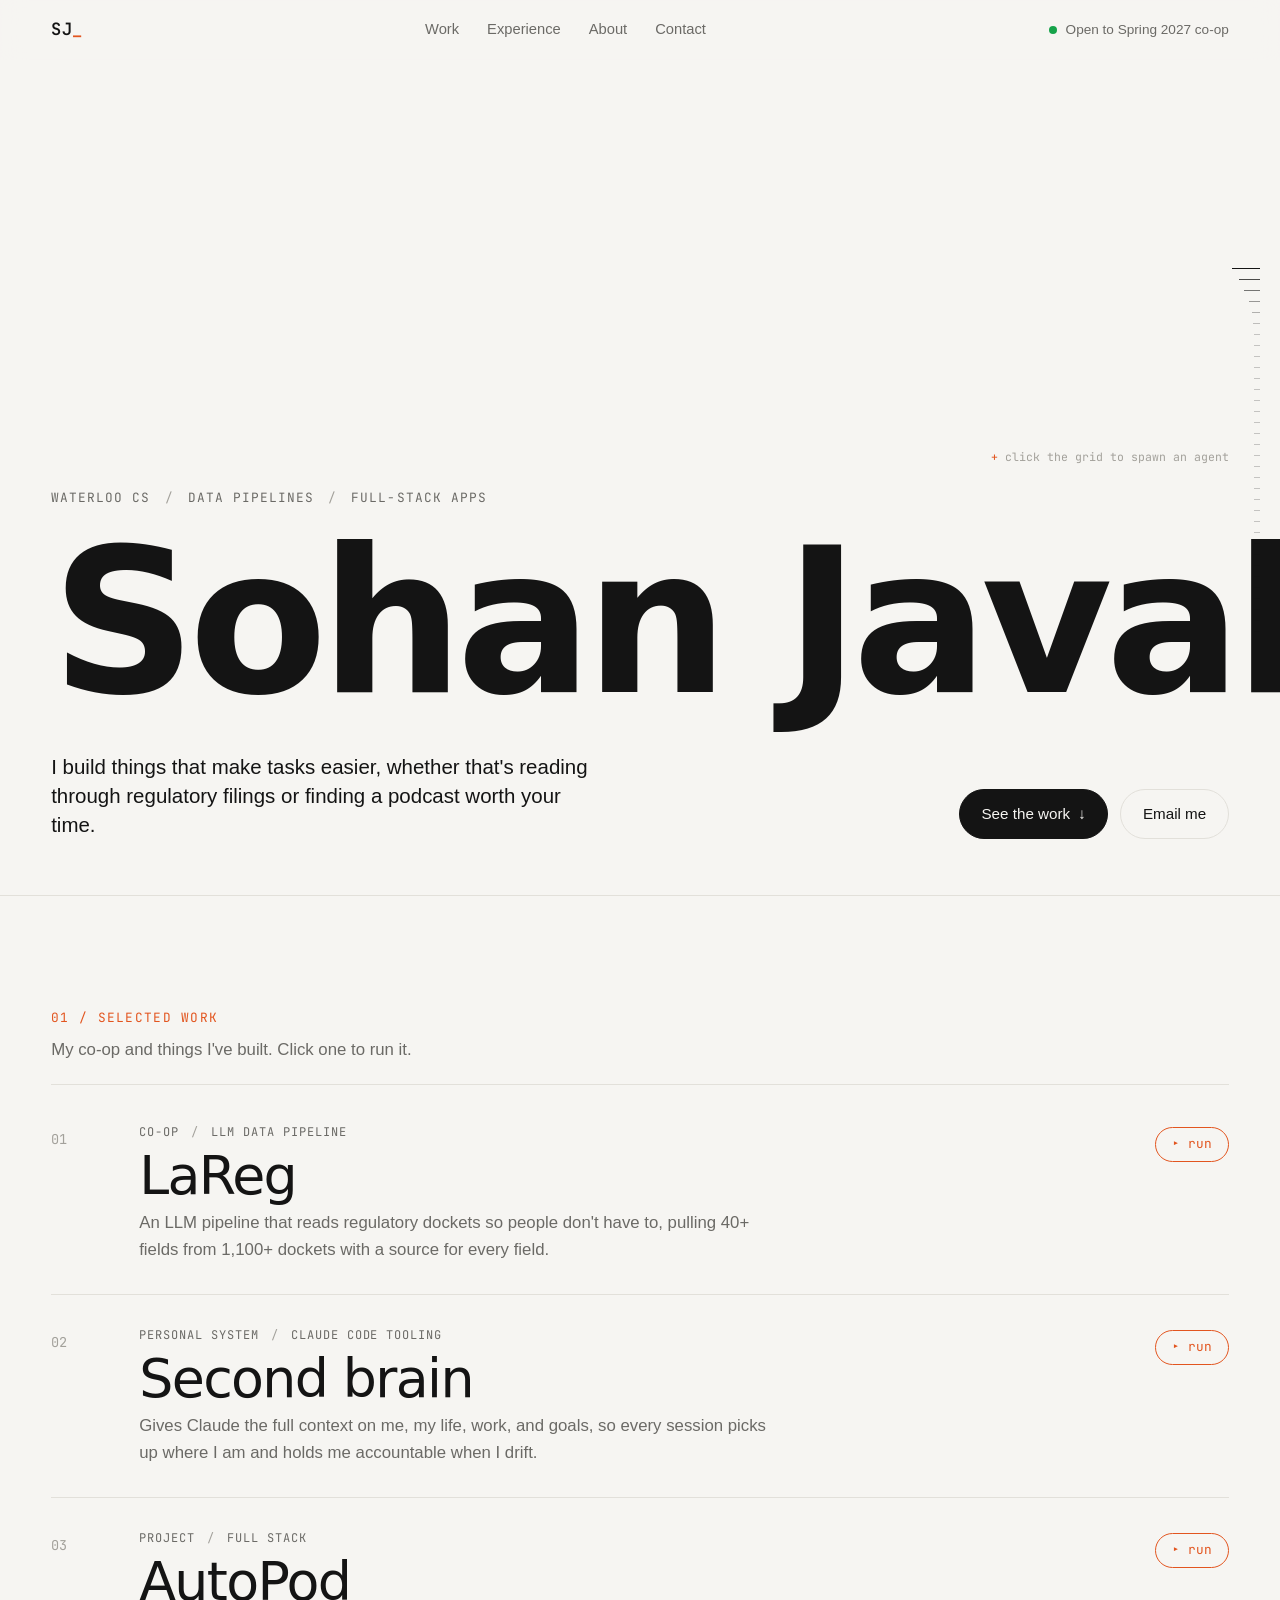
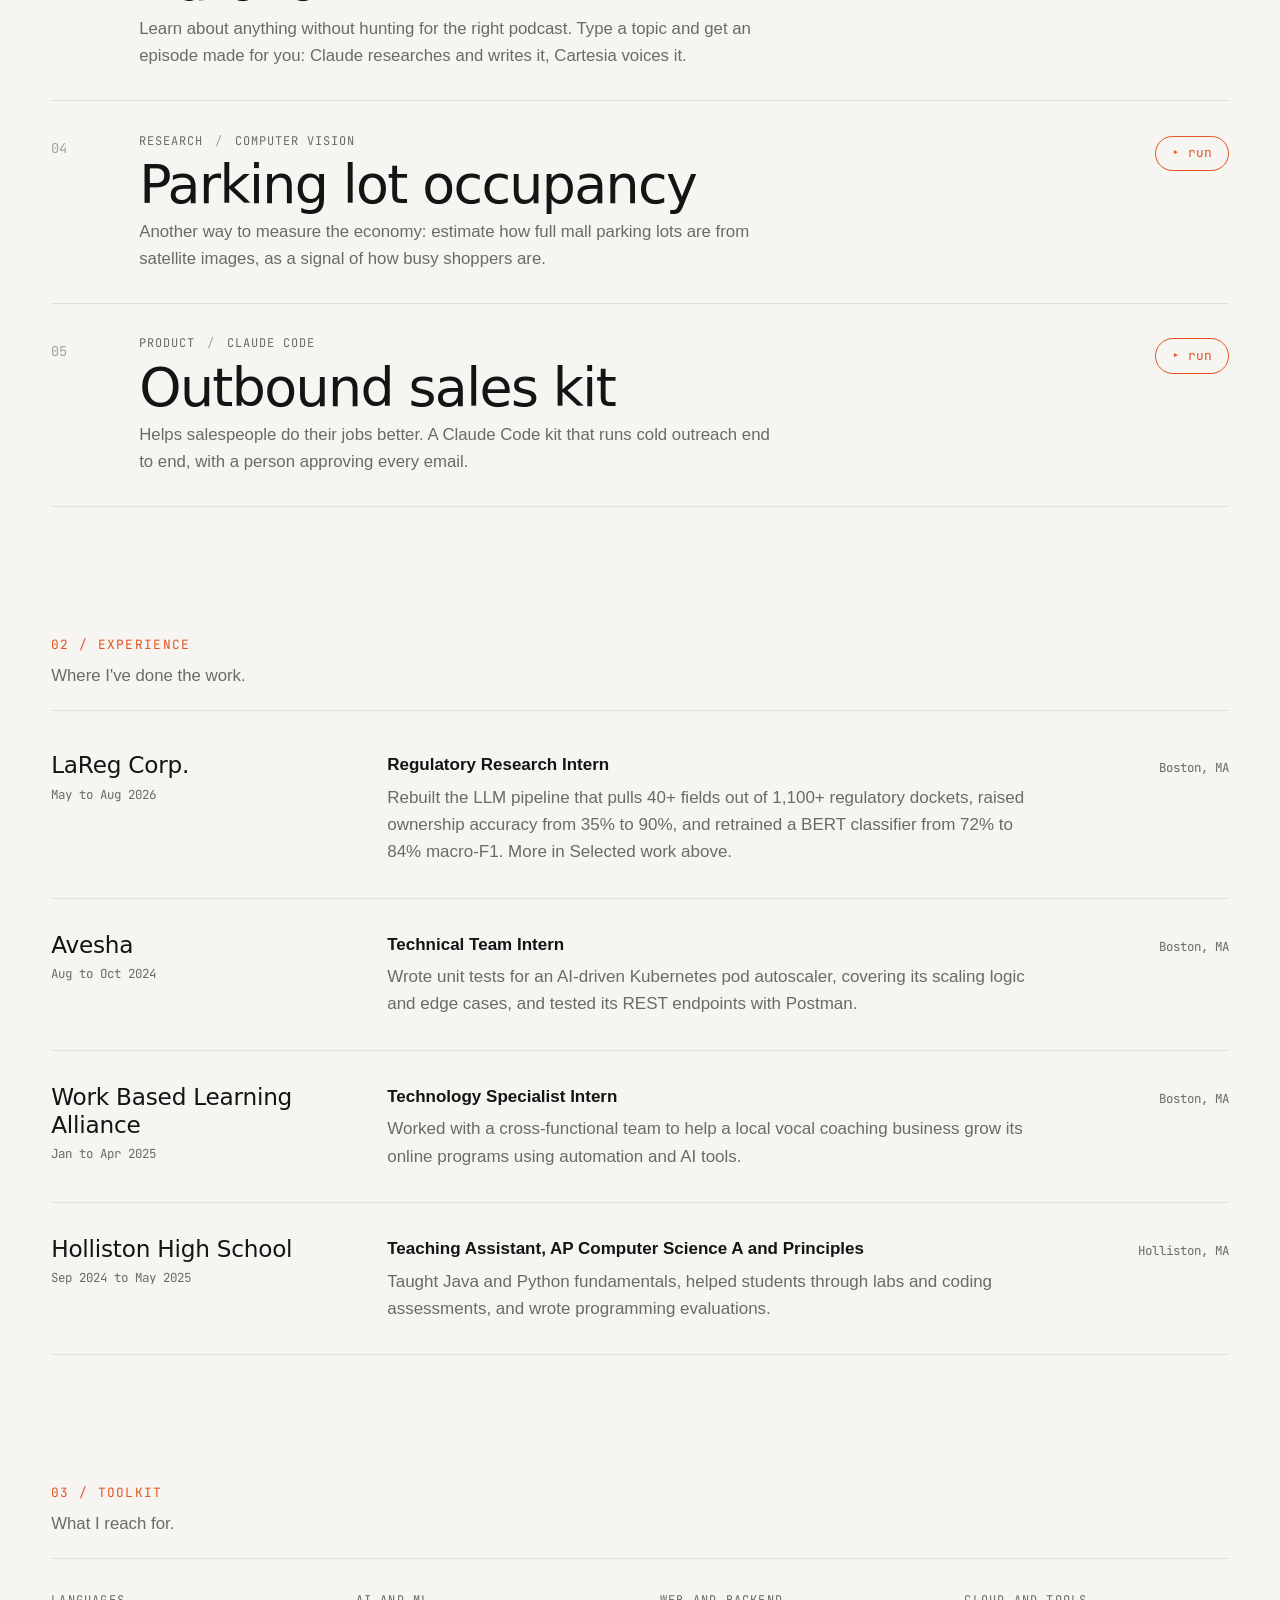
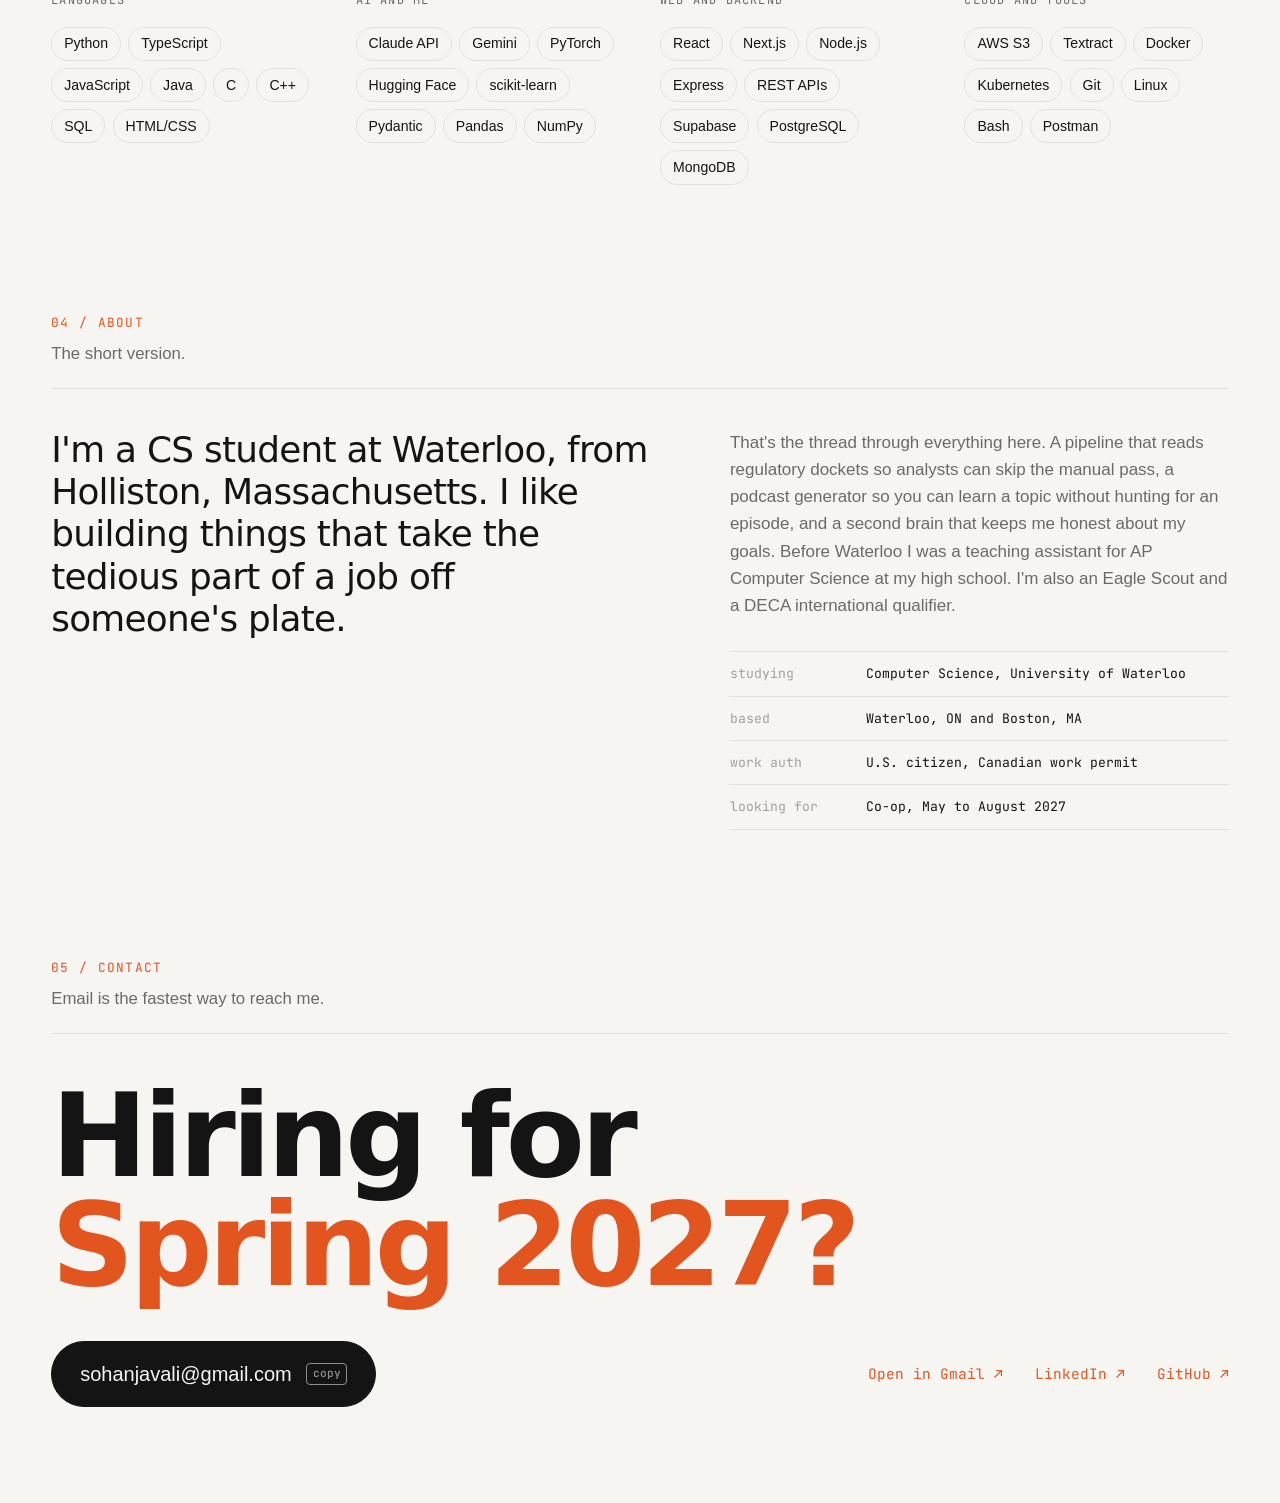
==== index.html @ fc57e552 "Stack section captions under their labels; rewrite About copy Co-Authored-By: Claude Opus 5.5 <norep" ====
<!doctype html>
<html lang="en">
<head>
  <meta charset="utf-8">
  <meta name="viewport" content="width=device-width, initial-scale=1">
  <title>Sohan Javali</title>
  <meta name="description" content="CS at the University of Waterloo. I build software that turns messy real-world data, like scanned filings and satellite images, into something structured and usable.">
  <meta name="color-scheme" content="dark light">

  <!-- Link previews (LinkedIn, iMessage, Slack) read these tags -->
  <meta property="og:title" content="Sohan Javali">
  <meta property="og:description" content="CS at Waterloo. I build software that turns messy real-world data into something structured and usable.">
  <meta property="og:type" content="website">

  <link rel="icon" href="data:image/svg+xml,%3Csvg xmlns='http://www.w3.org/2000/svg' viewBox='0 0 32 32'%3E%3Crect width='32' height='32' rx='7' fill='%230b0b0c'/%3E%3Ctext x='16' y='21' font-family='Menlo,monospace' font-size='13' font-weight='700' fill='%23ff6a2b' text-anchor='middle'%3ESJ%3C/text%3E%3C/svg%3E">

  <!-- Fonts: Clash Display + General Sans (Fontshare), JetBrains Mono (Google Fonts) -->
  <link rel="preconnect" href="https://api.fontshare.com">
  <link rel="preconnect" href="https://fonts.googleapis.com">
  <link rel="preconnect" href="https://fonts.gstatic.com" crossorigin>
  <link rel="stylesheet" href="https://api.fontshare.com/v2/css?f[]=clash-display@500,600&f[]=general-sans@400,500,600&display=swap">
  <link rel="stylesheet" href="https://fonts.googleapis.com/css2?family=JetBrains+Mono:wght@400;600&display=swap">
  <link rel="stylesheet" href="style.css">

  <!-- Marks that JS is running, so CSS only hides what JS will reveal. Without JS, everything shows. -->
  <script>document.documentElement.classList.add('js')</script>
  <script src="main.js" defer></script>
</head>
<body>
  <header class="nav">
    <a class="mark" href="#top" aria-label="Back to top">SJ<span>_</span></a>
    <nav aria-label="Sections">
      <a href="#work">Work</a>
      <a href="#experience">Experience</a>
      <a href="#about">About</a>
      <a href="#contact">Contact</a>
    </nav>
    <p class="status"><span class="dot" aria-hidden="true"></span>Open to Spring 2027 co-op</p>
  </header>

  <main id="top">
    <!-- Muted version of the hero background, fixed behind the rest of the page. Drawn by main.js. -->
    <canvas class="field" aria-hidden="true"></canvas>

    <!-- ============ HERO ============ -->
    <section class="hero">
      <!-- Decorative background: agents moving across a grid in parallel. Drawn by main.js. -->
      <canvas class="grid" aria-hidden="true"></canvas>

      <div class="hero-inner wrap">
        <p class="kicker mono">Waterloo CS <i>/</i> Data pipelines <i>/</i> Full-stack apps</p>
        <h1><span>Sohan</span> <span>Javali</span></h1>
        <div class="hero-foot">
          <p class="lede">I build things that make tasks easier, whether that's reading through regulatory filings or finding a podcast worth your time.</p>
          <div class="cta">
            <a class="btn" href="#work">See the work <span aria-hidden="true">↓</span></a>
            <a class="btn ghost" href="mailto:sohanjavali@gmail.com" data-email>Email me</a>
          </div>
        </div>
        <p class="spawn-hint mono" aria-hidden="true">click the grid to spawn an agent</p>
      </div>
    </section>

    <!-- ============ 01 WORK ============ -->
    <section id="work" class="block wrap">
      <div class="block-head">
        <p class="label mono" data-scramble>01 / Selected work</p>
        <p class="caption">My co-op and things I've built. Click one to run it.</p>
      </div>

      <details class="run">
        <summary>
          <span class="idx mono">01</span>
          <span class="head">
            <span class="tag mono">Co-op <i>/</i> LLM data pipeline</span>
            <span class="name">LaReg</span>
            <span class="one">An LLM pipeline that reads regulatory dockets so people don't have to, pulling 40+ fields from 1,100+ dockets with a source for every field.</span>
          </span>
          <span class="go mono" aria-hidden="true">run</span>
        </summary>
        <div class="panel">
          <div class="panel-main">
            <ol class="log mono" aria-hidden="true">
              <li class="cmd" data-at="0">$ run lareg --docket</li>
              <li data-at="150" data-done="500"><span class="st"></span><b>retrieve</b> find filings in Postgres, pull PDFs from S3</li>
              <li data-at="500" data-done="850"><span class="st"></span><b>ocr</b> Textract on scanned pages</li>
              <li data-at="850" data-done="1100"><span class="st"></span><b>budget</b> whole filings only</li>
              <li data-at="1100" data-done="1400"><span class="st"></span><b>extract</b> Gemini fills the record, cites each page</li>
              <li data-at="1400" data-done="1600"><span class="st"></span><b>guard</b> owner must be stated in the cited text</li>
              <li class="out" data-at="1700">record cited. expanding</li>
            </ol>
            <div class="body">
              <h3 class="sub mono">The problem</h3>
              <p>Utility commissions keep dockets, the case files for proposed solar farms and transmission lines. Companies file PDFs into them, a lot of them scanned, and LaReg sells the data buried inside. The old pipeline fed the model a fixed handful of PDFs per docket, which often meant it only saw half a filing.</p>

              <h3 class="sub mono">What I built</h3>
              <p>Given a docket, the pipeline finds its filings in Postgres, pulls the PDFs from S3, and OCRs scanned pages with Textract. Filings go to Gemini whole or not at all, inside a token budget, and every field in the record carries the file and page it came from. A response that won't parse gets flagged as a failure, so a field can't quietly go missing.</p>

              <h3 class="sub mono">The hard part</h3>
              <p>Ownership. The model kept naming the applicant as the project's owner, but the company filing the paperwork often isn't the one that owns the project. So I added deterministic checks after extraction: unless the cited text actually says who owns it, the field gets blanked. A blank someone can fill in beats a confident wrong answer. Ownership accuracy went from 35% to 90%.</p>
              <p>The other fix was in the BERT classifier that sorts projects into subcategories. Some classes had too few examples to learn from, so I retrained it on recent data to fill them out. Macro-F1 went from 72% to 84%.</p>

              <p class="tags mono">Python · Gemini · AWS S3 · Textract · PostgreSQL · PyTorch · Hugging Face</p>
            </div>
          </div>
          <aside class="diagram" aria-label="LaReg pipeline">
            <p class="diagram-title mono">pipeline</p>
            <ol class="flow mono">
              <li>docket</li>
              <li>Postgres + S3: filings</li>
              <li>Textract: OCR</li>
              <li>token budget: whole filings</li>
              <li>Gemini: extraction</li>
              <li>ownership checks</li>
              <li class="end">record with citations</li>
            </ol>
          </aside>
        </div>
      </details>
      <details class="run">
        <summary>
          <span class="idx mono">02</span>
          <span class="head">
            <span class="tag mono">Personal system <i>/</i> Claude Code tooling</span>
            <span class="name">Second brain</span>
            <span class="one">Gives Claude the full context on me, my life, work, and goals, so every session picks up where I am and holds me accountable when I drift.</span>
          </span>
          <span class="go mono" aria-hidden="true">run</span>
        </summary>
        <div class="panel">
          <div class="panel-main">
            <ol class="log mono" aria-hidden="true">
              <li class="cmd" data-at="0">$ run vault</li>
              <li data-at="150" data-done="400"><span class="st"></span><b>context</b> load where I left off</li>
              <li data-at="400" data-done="700"><span class="st"></span><b>capture</b> new thought into the inbox</li>
              <li data-at="700" data-done="1000"><span class="st"></span><b>route</b> one note, every file it belongs in</li>
              <li data-at="1000" data-done="1250"><span class="st"></span><b>lint</b> check every edit</li>
              <li data-at="1250" data-done="1500"><span class="st"></span><b>commit</b> changelog + GitHub backup</li>
              <li class="out" data-at="1650">vault in order. expanding</li>
            </ol>
            <div class="body">
              <h3 class="sub mono">What it's for</h3>
              <p>Part diary, part operating system. It records how I think, what happens day to day, the decisions I make, and how my beliefs change. Claude reads it every session, so it knows where I am and calls me out when I drift from what I said I wanted. The point is staying pointed at my goals and getting better as a person.</p>

              <h3 class="sub mono">How I use it</h3>
              <p>I use it every day. It holds 270+ notes, runs on 13 skills I wrote, and has 300+ commits since May. I dump in a thought, a capture skill asks follow-up questions, and a routing skill files it everywhere it belongs once I approve. Beliefs are never overwritten, so the old versions stay as evidence.</p>

              <h3 class="sub mono">What keeps it in order</h3>
              <p>Hooks lint every edit, every change is its own commit synced to GitHub, and a weekly cloud job sends me a digest even when my laptop is off.</p>

              <p class="tags mono">Claude Code skills and hooks · Obsidian · Markdown · Python · Bash · Git</p>
            </div>
          </div>
          <aside class="diagram" aria-label="How a note moves through the vault">
            <p class="diagram-title mono">how a note moves</p>
            <ol class="flow mono">
              <li>capture + follow-up questions</li>
              <li>I approve</li>
              <li>route to every file it belongs in</li>
              <li>lint on write</li>
              <li class="end">commit + GitHub sync</li>
            </ol>
            <p class="diagram-title mono">every sunday</p>
            <ol class="flow mono">
              <li>cloud job reads the backup</li>
              <li class="end">weekly digest</li>
            </ol>
          </aside>
        </div>
      </details>
      <details class="run">
        <summary>
          <span class="idx mono">03</span>
          <span class="head">
            <span class="tag mono">Project <i>/</i> Full stack</span>
            <span class="name">AutoPod</span>
            <span class="one">Learn about anything without hunting for the right podcast. Type a topic and get an episode made for you: Claude researches and writes it, Cartesia voices it.</span>
          </span>
          <span class="go mono" aria-hidden="true">run</span>
        </summary>
        <div class="panel">
          <div class="panel-main">
            <ol class="log mono" aria-hidden="true">
              <li class="cmd" data-at="0">$ run autopod "why bridges sway"</li>
              <li data-at="150" data-done="450"><span class="st"></span><b>validate</b> is the topic safe and doable</li>
              <li data-at="450" data-done="750"><span class="st"></span><b>research</b> Claude gathers structured notes</li>
              <li data-at="750" data-done="1050"><span class="st"></span><b>script</b> Claude writes it for multiple hosts</li>
              <li data-at="1050" data-done="1350"><span class="st"></span><b>voice</b> Cartesia reads every line</li>
              <li data-at="1350" data-done="1550"><span class="st"></span><b>save</b> one MP3 to Supabase</li>
              <li class="out" data-at="1650">episode ready. expanding</li>
            </ol>
            <div class="body">
              <h3 class="sub mono">What it does</h3>
              <p>Type a topic, pick a style and length, and get back a podcast episode. Claude researches it and writes a script for multiple hosts, Cartesia voices each line, and the MP3 lands in your Supabase library.</p>

              <h3 class="sub mono">The decision I'd defend</h3>
              <p>Every Claude call answers in a fixed JSON schema, so a weird response can't break the pipeline halfway through an episode.</p>

              <p class="tags mono">Next.js · React · TypeScript · Node · Express · Supabase · Claude API · Cartesia</p>
              <p><a class="arrow-link" href="https://github.com/sohanjavali/AutoPod-secure">Code on GitHub</a></p>
            </div>
          </div>
          <aside class="diagram" aria-label="AutoPod request flow">
            <p class="diagram-title mono">request flow</p>
            <ol class="flow mono">
              <li>topic</li>
              <li>Claude: validate</li>
              <li>Claude: research</li>
              <li>Claude: script</li>
              <li>Cartesia: voice</li>
              <li class="end">MP3 in Supabase</li>
            </ol>
          </aside>
        </div>
      </details>
      <details class="run">
        <summary>
          <span class="idx mono">04</span>
          <span class="head">
            <span class="tag mono">Research <i>/</i> Computer vision</span>
            <span class="name">Parking lot occupancy</span>
            <span class="one">Another way to measure the economy: estimate how full mall parking lots are from satellite images, as a signal of how busy shoppers are.</span>
          </span>
          <span class="go mono" aria-hidden="true">run</span>
        </summary>
        <div class="panel">
          <div class="panel-main">
            <ol class="log mono" aria-hidden="true">
              <li class="cmd" data-at="0">$ run occupancy --country US</li>
              <li data-at="150" data-done="400"><span class="st"></span><b>sites</b> pull malls from OpenStreetMap</li>
              <li data-at="400" data-done="650"><span class="st"></span><b>sample</b> same weekday, every month</li>
              <li data-at="650" data-done="950"><span class="st"></span><b>frames</b> nearest clear satellite pass</li>
              <li data-at="950" data-done="1250"><span class="st"></span><b>read</b> vision model fills the schema</li>
              <li data-at="1250" data-done="1500"><span class="st"></span><b>pivot</b> mall × date matrix</li>
              <li class="out" data-at="1650">matrix ready. expanding</li>
            </ol>
            <div class="body">
              <h3 class="sub mono">What it does</h3>
              <p>Builds a mall-by-date table of how full each parking lot was. For each date it finds the nearest clear satellite image, and a vision model reads the occupancy into a schema that Pydantic validates.</p>

              <h3 class="sub mono">Why the same weekday</h3>
              <p>Parking depends on the day of the week more than the date, so it samples the same Thursdays every month. Every image is a paid order, so results are cached and a rerun never pays twice.</p>

              <p class="tags mono">Python · Pydantic · pandas · Perplexity vision · OpenStreetMap</p>
              <p><a class="arrow-link" href="https://github.com/sohanjavali/parking-lot-occupancy-estimator">Code on GitHub</a></p>
            </div>
          </div>
          <aside class="diagram" aria-label="Parking lot occupancy pipeline">
            <p class="diagram-title mono">pipeline</p>
            <ol class="flow mono">
              <li>mall list</li>
              <li>same-weekday dates</li>
              <li>clear satellite frame</li>
              <li>vision read</li>
              <li>Pydantic check</li>
              <li class="end">mall × date matrix</li>
            </ol>
          </aside>
        </div>
      </details>
      <details class="run">
        <summary>
          <span class="idx mono">05</span>
          <span class="head">
            <span class="tag mono">Product <i>/</i> Claude Code</span>
            <span class="name">Outbound sales kit</span>
            <span class="one">Helps salespeople do their jobs better. A Claude Code kit that runs cold outreach end to end, with a person approving every email.</span>
          </span>
          <span class="go mono" aria-hidden="true">run</span>
        </summary>
        <div class="panel">
          <div class="panel-main">
            <ol class="log mono" aria-hidden="true">
              <li class="cmd" data-at="0">$ run outbound --daily</li>
              <li data-at="150" data-done="450"><span class="st"></span><b>leads</b> find and score new leads</li>
              <li data-at="450" data-done="800"><span class="st"></span><b>draft</b> write each email in your voice</li>
              <li data-at="800" data-done="1100"><span class="st"></span><b>approve</b> hold for a human yes</li>
              <li data-at="1100" data-done="1350"><span class="st"></span><b>send</b> on schedule, under daily caps</li>
              <li data-at="1350" data-done="1550"><span class="st"></span><b>triage</b> sort the replies</li>
              <li class="out" data-at="1650">batch done. expanding</li>
            </ol>
            <div class="body">
              <h3 class="sub mono">What it does</h3>
              <p>Finds leads, scores them, and drafts each email in the sender's voice. Nothing sends until a person approves it. Then it follows up on schedule under daily caps and triages the replies. Early runs got a 10% reply rate and 4 meetings booked per 100 emails.</p>

              <h3 class="sub mono">How it's built</h3>
              <p>Each job is its own Claude Code skill, backed by Python scripts and tests. It's sold as a product with an optional done-for-you setup.</p>

              <p class="tags mono">Claude Code skills · Python · Apollo · Gmail</p>
              <p><a class="arrow-link" href="https://fate-satellite-ea1.notion.site/Win-More-Deals-With-Claude-The-Outbound-Playbook-387fbb12b48083faaf77010690b7a23e">Read the playbook</a></p>
            </div>
          </div>
          <aside class="diagram" aria-label="Outbound kit flow">
            <p class="diagram-title mono">daily flow</p>
            <ol class="flow mono">
              <li>find + score leads</li>
              <li>draft in your voice</li>
              <li>human approves</li>
              <li>send + follow up</li>
              <li class="end">triage replies</li>
            </ol>
          </aside>
        </div>
      </details>
    </section>

    <!-- ============ 02 EXPERIENCE ============ -->
    <section id="experience" class="block wrap">
      <div class="block-head">
        <p class="label mono" data-scramble>02 / Experience</p>
        <p class="caption">Where I've done the work.</p>
      </div>
      <ul class="jobs">
        <li class="reveal">
          <div><p class="co">LaReg Corp.</p><p class="when mono">May to Aug 2026</p></div>
          <div><p class="role">Regulatory Research Intern</p><p>Rebuilt the LLM pipeline that pulls 40+ fields out of 1,100+ regulatory dockets, raised ownership accuracy from 35% to 90%, and retrained a BERT classifier from 72% to 84% macro-F1. More in Selected work above.</p></div>
          <p class="where mono">Boston, MA</p>
        </li>
        <li class="reveal">
          <div><p class="co">Avesha</p><p class="when mono">Aug to Oct 2024</p></div>
          <div><p class="role">Technical Team Intern</p><p>Wrote unit tests for an AI-driven Kubernetes pod autoscaler, covering its scaling logic and edge cases, and tested its REST endpoints with Postman.</p></div>
          <p class="where mono">Boston, MA</p>
        </li>
        <li class="reveal">
          <div><p class="co">Work Based Learning Alliance</p><p class="when mono">Jan to Apr 2025</p></div>
          <div><p class="role">Technology Specialist Intern</p><p>Worked with a cross-functional team to help a local vocal coaching business grow its online programs using automation and AI tools.</p></div>
          <p class="where mono">Boston, MA</p>
        </li>
        <li class="reveal">
          <div><p class="co">Holliston High School</p><p class="when mono">Sep 2024 to May 2025</p></div>
          <div><p class="role">Teaching Assistant, AP Computer Science A and Principles</p><p>Taught Java and Python fundamentals, helped students through labs and coding assessments, and wrote programming evaluations.</p></div>
          <p class="where mono">Holliston, MA</p>
        </li>
      </ul>
    </section>

    <!-- ============ 04 TOOLKIT ============ -->
    <section id="toolkit" class="block wrap">
      <div class="block-head">
        <p class="label mono" data-scramble>03 / Toolkit</p>
        <p class="caption">What I reach for.</p>
      </div>
      <div class="kits">
        <div class="kit reveal"><h3 class="mono">Languages</h3><ul><li>Python</li><li>TypeScript</li><li>JavaScript</li><li>Java</li><li>C</li><li>C++</li><li>SQL</li><li>HTML/CSS</li></ul></div>
        <div class="kit reveal"><h3 class="mono">AI and ML</h3><ul><li>Claude API</li><li>Gemini</li><li>PyTorch</li><li>Hugging Face</li><li>scikit-learn</li><li>Pydantic</li><li>Pandas</li><li>NumPy</li></ul></div>
        <div class="kit reveal"><h3 class="mono">Web and backend</h3><ul><li>React</li><li>Next.js</li><li>Node.js</li><li>Express</li><li>REST APIs</li><li>Supabase</li><li>PostgreSQL</li><li>MongoDB</li></ul></div>
        <div class="kit reveal"><h3 class="mono">Cloud and tools</h3><ul><li>AWS S3</li><li>Textract</li><li>Docker</li><li>Kubernetes</li><li>Git</li><li>Linux</li><li>Bash</li><li>Postman</li></ul></div>
      </div>
    </section>

    <!-- ============ 05 ABOUT ============ -->
    <section id="about" class="block wrap">
      <div class="block-head">
        <p class="label mono" data-scramble>04 / About</p>
        <p class="caption">The short version.</p>
      </div>
      <div class="about reveal">
        <p class="about-big">I'm a CS student at Waterloo, from Holliston, Massachusetts. I like building things that take the tedious part of a job off someone's plate.</p>
        <div class="about-side">
          <p>That's the thread through everything here. A pipeline that reads regulatory dockets so analysts can skip the manual pass, a podcast generator so you can learn a topic without hunting for an episode, and a second brain that keeps me honest about my goals. Before Waterloo I was a teaching assistant for AP Computer Science at my high school. I'm also an Eagle Scout and a DECA international qualifier.</p>
          <dl class="facts mono">
            <div><dt>studying</dt><dd>Computer Science, University of Waterloo</dd></div>
            <div><dt>based</dt><dd>Waterloo, ON and Boston, MA</dd></div>
            <div><dt>work auth</dt><dd>U.S. citizen, Canadian work permit</dd></div>
            <div><dt>looking for</dt><dd>Co-op, May to August 2027</dd></div>
          </dl>
        </div>
      </div>
    </section>

    <!-- ============ 06 CONTACT ============ -->
    <section id="contact" class="block wrap contact">
      <div class="block-head">
        <p class="label mono" data-scramble>05 / Contact</p>
        <p class="caption">Email is the fastest way to reach me.</p>
      </div>
      <h2 class="contact-big">Hiring for<br><em>Spring 2027?</em></h2>
      <div class="contact-row">
        <a class="btn big" href="mailto:sohanjavali@gmail.com" data-email>sohanjavali@gmail.com <span class="copy-ico mono" aria-hidden="true">copy</span></a>
        <div class="contact-links mono">
          <a class="arrow-link" href="https://mail.google.com/mail/?view=cm&amp;fs=1&amp;to=sohanjavali@gmail.com">Open in Gmail</a>
          <a class="arrow-link" href="https://www.linkedin.com/in/sohan-javali">LinkedIn</a>
          <a class="arrow-link" href="https://github.com/sohanjavali">GitHub</a>
        </div>
      </div>
    </section>
  </main>

</body>
</html>
---- style.css ----
/* =========================================================
   Tokens. Dark is the default look; light mode swaps values.
   ========================================================= */
:root {
  --bg: #0b0b0c;
  --bg-2: #111113;
  --line: #222226;
  --text: #ececee;
  --muted: #8d8d96;
  --dim: #5c5c64;
  --accent: #ff6a2b;
  --ok: #4ade80;
  --display: "Clash Display", "General Sans", system-ui, sans-serif;
  --sans: "General Sans", -apple-system, BlinkMacSystemFont, "Segoe UI", Roboto, sans-serif;
  --mono: "JetBrains Mono", ui-monospace, "SF Mono", Menlo, monospace;
  --gutter: clamp(1.25rem, 4vw, 3.5rem);
}

@media (prefers-color-scheme: light) {
  :root {
    --bg: #f6f5f2;
    --bg-2: #ffffff;
    --line: #e2e0da;
    --text: #141414;
    --muted: #6b6a66;
    --dim: #a3a19b;
    --accent: #e2551f;
    --ok: #16a34a;
  }
}

*, *::before, *::after { box-sizing: border-box; }
html { -webkit-text-size-adjust: 100%; scroll-behavior: smooth; scroll-padding-top: 5rem; }
body {
  margin: 0;
  background: var(--bg);
  color: var(--text);
  font-family: var(--sans);
  font-size: 1.0625rem;
  line-height: 1.6;
  -webkit-font-smoothing: antialiased;
}
h1, h2, h3, p, ul, ol, dl, dd { margin: 0; padding: 0; }
ul, ol { list-style: none; }
a { color: inherit; }
:focus-visible { outline: 2px solid var(--accent); outline-offset: 3px; border-radius: 4px; }
.mono { font-family: var(--mono); }
i { font-style: normal; color: var(--dim); }

/* Full-width layout with side gutters, capped so lines don't get silly on huge screens */
.wrap { width: 100%; max-width: 90rem; margin: 0 auto; padding-left: var(--gutter); padding-right: var(--gutter); }

/* =========================================================
   Nav: sticky, blurred background so content shows through
   ========================================================= */
.nav {
  position: sticky; top: 0; z-index: 10;
  display: flex; align-items: center; justify-content: space-between; gap: 1.5rem;
  padding: 1rem var(--gutter);
  background: color-mix(in srgb, var(--bg) 75%, transparent);
  backdrop-filter: blur(12px);
  -webkit-backdrop-filter: blur(12px);
  border-bottom: 1px solid transparent;
  transition: border-color 0.3s;
}
.nav.scrolled { border-bottom-color: var(--line); }
.mark { font-family: var(--mono); font-weight: 600; text-decoration: none; letter-spacing: 0.02em; }
.mark span { color: var(--accent); animation: blink 1.1s steps(1) infinite; }
@keyframes blink { 50% { opacity: 0; } }
.nav nav { display: flex; gap: 1.75rem; font-size: 0.92rem; }
.nav nav a { text-decoration: none; color: var(--muted); transition: color 0.15s; }
.nav nav a:hover { color: var(--text); }
.status { display: flex; align-items: center; gap: 0.55rem; font-size: 0.85rem; color: var(--muted); }
.dot { width: 0.5rem; height: 0.5rem; border-radius: 50%; background: var(--ok); animation: pulse 2s infinite; }
@keyframes pulse {
  0% { box-shadow: 0 0 0 0 color-mix(in srgb, var(--ok) 60%, transparent); }
  70%, 100% { box-shadow: 0 0 0 8px transparent; }
}

/* =========================================================
   Hero: giant name over the agent grid
   ========================================================= */
.hero {
  position: relative;
  min-height: calc(100svh - 4rem);
  display: flex;
  align-items: flex-end;
  overflow: hidden;
  border-bottom: 1px solid var(--line);
}
.grid {
  position: absolute; inset: 0;
  width: 100%; height: 100%;
  cursor: crosshair;
  /* Fade the animation out on the left (behind the text) and at the bottom */
  -webkit-mask-image: linear-gradient(to right, rgba(0,0,0,0.15) 0%, rgba(0,0,0,0.5) 30%, #000 60%), linear-gradient(to top, transparent, #000 20%);
  -webkit-mask-composite: source-in;
  mask-image: linear-gradient(to right, rgba(0,0,0,0.15) 0%, rgba(0,0,0,0.5) 30%, #000 60%), linear-gradient(to top, transparent, #000 20%);
  mask-composite: intersect;
}
/* The muted background layer behind everything below the hero */
.field { position: fixed; inset: 0; width: 100%; height: 100%; z-index: -1; pointer-events: none; opacity: 0; }
.hero { background: var(--bg); }
.hero-inner { position: relative; padding-top: 4rem; padding-bottom: 3.5rem; pointer-events: none; }
.hero-inner a { pointer-events: auto; }

.kicker { font-size: 0.8rem; letter-spacing: 0.08em; text-transform: uppercase; color: var(--muted); margin-bottom: 1.5rem; }
.kicker i { margin: 0 0.4em; }

h1 {
  font-family: var(--display);
  font-weight: 600;
  /* "Sohan Javali" is ~5.8x as wide as its font size, so this fills the row edge to edge */
  font-size: min(calc((100vw - 2 * var(--gutter)) / 5.85), 14.2rem);
  white-space: nowrap;
  line-height: 0.9;
  letter-spacing: -0.035em;
  margin-bottom: 2.5rem;
}

.hero-foot { display: flex; justify-content: space-between; align-items: flex-end; gap: 2rem 4rem; flex-wrap: wrap; }
.lede { font-size: clamp(1.15rem, 1.6vw, 1.45rem); line-height: 1.4; max-width: 34rem; }
.cta { display: flex; gap: 0.75rem; flex-wrap: wrap; }

.btn {
  display: inline-flex; align-items: center; gap: 0.5rem;
  padding: 0.75rem 1.35rem;
  border-radius: 999px;
  background: var(--text); color: var(--bg);
  font-weight: 500; font-size: 0.95rem;
  text-decoration: none;
  border: 1px solid var(--text);
  transition: background 0.2s, color 0.2s, border-color 0.2s;
}
.btn:hover { background: var(--accent); border-color: var(--accent); color: #fff; }
.btn.ghost { background: transparent; color: var(--text); border-color: var(--line); }
.btn.ghost:hover { border-color: var(--accent); color: var(--accent); background: transparent; }

.spawn-hint { position: absolute; right: var(--gutter); top: 1.5rem; font-size: 0.72rem; color: var(--dim); }
.spawn-hint::before { content: "+ "; color: var(--accent); }

/* =========================================================
   Section blocks
   ========================================================= */
.block { padding-top: 7rem; padding-bottom: 1rem; }
.block-head {
  display: flex; flex-direction: column; gap: 0.5rem;   /* label, then its caption right under it, same left edge every section */
  padding-bottom: 1.25rem; margin-bottom: 0.5rem;
  border-bottom: 1px solid var(--line);
}
.label { font-size: 0.8rem; letter-spacing: 0.1em; text-transform: uppercase; color: var(--accent); }
.caption { color: var(--muted); font-size: 1.05rem; max-width: 34rem; }

/* =========================================================
   Project rows: native <details> so they open without JS
   ========================================================= */
.run { border-bottom: 1px solid var(--line); }
summary {
  list-style: none; cursor: pointer;
  display: grid; grid-template-columns: 4rem 1fr auto; gap: 1.5rem;
  align-items: start;
  padding: 1.9rem 0;
}
summary::-webkit-details-marker { display: none; }
.idx { font-size: 0.85rem; color: var(--dim); padding-top: 0.4rem; }
.head { display: flex; flex-direction: column; gap: 0.45rem; }
.tag { font-size: 0.75rem; text-transform: uppercase; letter-spacing: 0.08em; color: var(--muted); }
.tag i { margin: 0 0.35em; }
.name {
  font-family: var(--display); font-weight: 500;
  font-size: clamp(2.1rem, 4.2vw, 3.75rem); line-height: 1; letter-spacing: -0.03em;
  transition: color 0.2s, transform 0.3s;
}
summary:hover .name { color: var(--accent); transform: translateX(0.4rem); }
.one { color: var(--muted); max-width: 40rem; font-size: 1.05rem; }

.go {
  font-size: 0.8rem; color: var(--accent);
  border: 1px solid currentColor; border-radius: 999px;
  padding: 0.4rem 1rem; margin-top: 0.25rem;
  transition: background 0.15s, color 0.15s;
}
.go::before { content: "▸ "; }
summary:hover .go { background: var(--accent); color: #fff; }
.run[open] .go::before { content: "▾ "; }
.run[open] .go { opacity: 0.55; }

.panel {
  display: grid; grid-template-columns: minmax(0, 1fr) 20rem; gap: 3rem;
  padding: 0 0 3.5rem 5.5rem;
}
.body { max-width: 42rem; }
.body p + p { margin-top: 0.9rem; }
.sub { font-size: 0.75rem; text-transform: uppercase; letter-spacing: 0.1em; color: var(--accent); font-weight: 400; margin: 2rem 0 0.6rem; }
.sub:first-child { margin-top: 0; }
.body .aside { font-size: 0.9rem; color: var(--muted); margin-top: 1.75rem; padding-left: 0.9rem; border-left: 2px solid var(--line); }
.tags { font-size: 0.8rem; color: var(--muted); margin-top: 2rem; line-height: 1.8; }
.body p + p.tags { margin-top: 2rem; }
.arrow-link { color: var(--accent); text-decoration: none; display: inline-block; margin-top: 1rem; }
.arrow-link::after { content: " ↗"; transition: margin 0.2s; }
.arrow-link:hover::after { margin-left: 0.25rem; }

/* Agent log: shown while a project "runs" */
.log {
  display: none;
  background: var(--bg-2); border: 1px solid var(--line); border-radius: 12px;
  padding: 1rem 1.2rem; margin-bottom: 1.5rem;
  font-size: 0.82rem; line-height: 1.9;
}
.log li { white-space: nowrap; overflow: hidden; text-overflow: ellipsis; }
.log li.out { white-space: normal; color: var(--accent); }
.log b { font-weight: 600; display: inline-block; min-width: 6em; }
.log .cmd { color: var(--dim); }
.st { display: inline-block; width: 1.5em; color: var(--ok); }
.st::before { content: ""; display: inline-block; width: 0.45em; height: 0.45em; background: var(--ok); vertical-align: 0.1em; }
.js .log li:not(.done) > .st::before {
  content: ""; display: inline-block; width: 0.7em; height: 0.7em;
  border: 2px solid var(--dim); border-top-color: var(--accent); border-radius: 50%;
  vertical-align: -0.05em; animation: spin 0.7s linear infinite;
}
@keyframes spin { to { transform: rotate(360deg); } }
.js .log li { opacity: 0; transform: translateY(3px); transition: opacity 0.2s, transform 0.2s; }
.js .log li.on { opacity: 1; transform: none; }

/* Run states: .running shows the log, .played reveals the write-up */
.js .run.running .log { display: block; }
.js .run.running .body, .js .run.running .diagram { display: none; }
.js .run.played .body, .js .run.played .diagram { animation: rise 0.45s ease both; }
.js .run.played .diagram { animation-delay: 0.1s; }
@keyframes rise { from { opacity: 0; transform: translateY(10px); } }

/* Vertical system diagram: boxes joined by a line, sticky while you read */
.diagram {
  align-self: start; position: sticky; top: 6rem;
  background: var(--bg-2); border: 1px solid var(--line); border-radius: 14px;
  padding: 1.25rem;
}
.diagram-title { font-size: 0.7rem; text-transform: uppercase; letter-spacing: 0.12em; color: var(--dim); margin-bottom: 0.75rem; }
.flow + .diagram-title { margin-top: 1.5rem; }
.flow { font-size: 0.78rem; }
.flow li {
  position: relative;
  border: 1px solid var(--line); border-radius: 6px;
  padding: 0.35rem 0.65rem; background: var(--bg);
}
.flow li + li { margin-top: 1rem; }
.flow li + li::before {   /* the connector line between boxes */
  content: ""; position: absolute; left: 1rem; top: calc(-1rem - 1px);
  width: 1px; height: 1rem; background: var(--dim);
}
.flow li.end { border-color: var(--accent); color: var(--accent); }
.flow li.par { display: flex; gap: 0.35rem; border-style: dashed; }
.flow li.par span { flex: 1; text-align: center; border: 1px solid var(--line); border-radius: 4px; padding: 0.1rem 0; }

/* =========================================================
   Experience rows
   ========================================================= */
.jobs li {
  display: grid; grid-template-columns: 18rem minmax(0, 1fr) 9rem; gap: 1rem 3rem;
  padding: 2rem 0; border-bottom: 1px solid var(--line);
}
.co { font-family: var(--display); font-weight: 500; font-size: 1.45rem; letter-spacing: -0.01em; line-height: 1.2; }
.when, .where { font-size: 0.78rem; color: var(--muted); margin-top: 0.35rem; }
.where { text-align: right; margin-top: 0.4rem; }
.role { font-weight: 600; margin-bottom: 0.35rem; }
.jobs li > div:nth-child(2) p:last-child { color: var(--muted); max-width: 44rem; }

/* =========================================================
   Toolkit
   ========================================================= */
.kits { display: grid; grid-template-columns: repeat(4, 1fr); gap: 2.5rem; margin-top: 2rem; }
.kit h3 { font-size: 0.75rem; font-weight: 400; text-transform: uppercase; letter-spacing: 0.1em; color: var(--muted); margin-bottom: 1rem; }
.kit ul { display: flex; flex-wrap: wrap; gap: 0.45rem; }
.kit li {
  font-size: 0.88rem; padding: 0.3rem 0.75rem;
  border: 1px solid var(--line); border-radius: 999px;
  transition: border-color 0.15s, color 0.15s;
}
.kit li:hover { border-color: var(--accent); color: var(--accent); }

/* =========================================================
   About
   ========================================================= */
.about { display: grid; grid-template-columns: 1.2fr 1fr; gap: 3rem 5rem; margin-top: 2.5rem; }
.about-big { font-family: var(--display); font-weight: 500; font-size: clamp(1.7rem, 2.8vw, 2.6rem); line-height: 1.18; letter-spacing: -0.02em; }
.about-side > p { color: var(--muted); }
.facts { margin-top: 2rem; font-size: 0.82rem; border-top: 1px solid var(--line); }
.facts div { display: grid; grid-template-columns: 7.5rem 1fr; gap: 1rem; padding: 0.7rem 0; border-bottom: 1px solid var(--line); }
.facts dt { color: var(--dim); }

/* =========================================================
   Contact
   ========================================================= */
.contact { padding-bottom: 6rem; }
.contact-big {
  font-family: var(--display); font-weight: 600;
  font-size: clamp(3rem, 9vw, 8.5rem); line-height: 0.95; letter-spacing: -0.035em;
  margin: 3rem 0 2.5rem;
}
.contact-big em { font-style: normal; color: var(--accent); }
.contact-row { display: flex; align-items: center; justify-content: space-between; gap: 1.5rem; flex-wrap: wrap; }
.btn.big { font-size: clamp(1rem, 2vw, 1.25rem); padding: 1rem 1.75rem; }
.contact-links { display: flex; gap: 2rem; font-size: 0.9rem; }
.contact-links .arrow-link { margin: 0; }

.copy-ico { font-size: 0.7rem; opacity: 0.55; border: 1px solid currentColor; border-radius: 4px; padding: 0.05rem 0.35rem; margin-left: 0.4rem; }

/* "Copied" toast after an Email button click */
.toast {
  position: fixed; left: 50%; bottom: 1.5rem; z-index: 20;
  transform: translate(-50%, 150%); opacity: 0;
  display: flex; align-items: center; gap: 1rem;
  background: var(--text); color: var(--bg);
  padding: 0.75rem 1.1rem; border-radius: 999px;
  font-size: 0.9rem; box-shadow: 0 12px 30px -10px rgba(0,0,0,0.5);
  transition: transform 0.3s ease, opacity 0.3s ease;
}
.toast.show { transform: translate(-50%, 0); opacity: 1; }
.toast a { color: var(--accent); font-weight: 600; text-decoration: none; white-space: nowrap; }


/* =========================================================
   Scroll reveal: main.js adds .in when an element scrolls into view
   ========================================================= */
.js .reveal { opacity: 0; transform: translateY(16px); transition: opacity 0.6s ease, transform 0.6s ease; }
.js .reveal.in { opacity: 1; transform: none; }
.kits .reveal:nth-child(2) { transition-delay: 0.08s; }
.kits .reveal:nth-child(3) { transition-delay: 0.16s; }
.kits .reveal:nth-child(4) { transition-delay: 0.24s; }

/* =========================================================
   Smaller screens
   ========================================================= */
@media (max-width: 64rem) {
  .nav nav { display: none; }
  .panel { grid-template-columns: 1fr; padding-left: 0; }
  .diagram { position: static; }
  .kits { grid-template-columns: repeat(2, 1fr); }
  .jobs li { grid-template-columns: 1fr; gap: 0.5rem; }
  .where { text-align: left; margin-top: 0; }
  .about { grid-template-columns: 1fr; }
}
@media (max-width: 40rem) {
  .status { font-size: 0.75rem; }
  .hero { min-height: auto; }
  .hero-inner { padding-top: 9rem; }
  h1 { font-size: calc((100vw - 2 * var(--gutter)) / 2.95); line-height: 0.88; }
  h1 span { display: block; }
  .spawn-hint { display: none; }
  summary { grid-template-columns: 1fr auto; gap: 1rem; padding: 2rem 0; }
  .idx { display: none; }
  .kits { grid-template-columns: 1fr; gap: 1.75rem; }
  .block { padding-top: 5rem; }
}

/* People who ask their OS for less motion get none */
@media (prefers-reduced-motion: reduce) {
  *, *::before, *::after { animation: none !important; transition: none !important; scroll-behavior: auto !important; }
  .js .reveal { opacity: 1; transform: none; }
}

/* =========================================================
   Scroll rail: a column of thin ticks on the right edge. The tick at your
   scroll position is long and solid; neighbors shrink and fade. main.js
   sets each tick's width and opacity. Drag it (or click a tick) to scroll.
   On desktop it replaces the native scrollbar; phones keep their own.
   ========================================================= */
.rail {
  position: fixed; right: 0; top: 50%; transform: translateY(-50%); z-index: 40;
  display: flex; flex-direction: column; align-items: flex-end; gap: 0.625rem;
  padding: 0.75rem 1.25rem 0.75rem 1.5rem;
  cursor: grab; touch-action: none; user-select: none;
}
.rail.drag { cursor: grabbing; }
.rail span {
  display: block; height: 1px; background: var(--text);
  transform-origin: right; transition: transform 0.3s;
}
.rail:hover span { transform: scaleX(1.25); }
@media (max-width: 48rem), (pointer: coarse) { .rail { display: none; } }
/* Where the rail shows, it replaces the native scrollbar entirely */
@media (min-width: 48.01rem) and (pointer: fine) {
  html { scrollbar-width: none; }
  html::-webkit-scrollbar { display: none; }
}
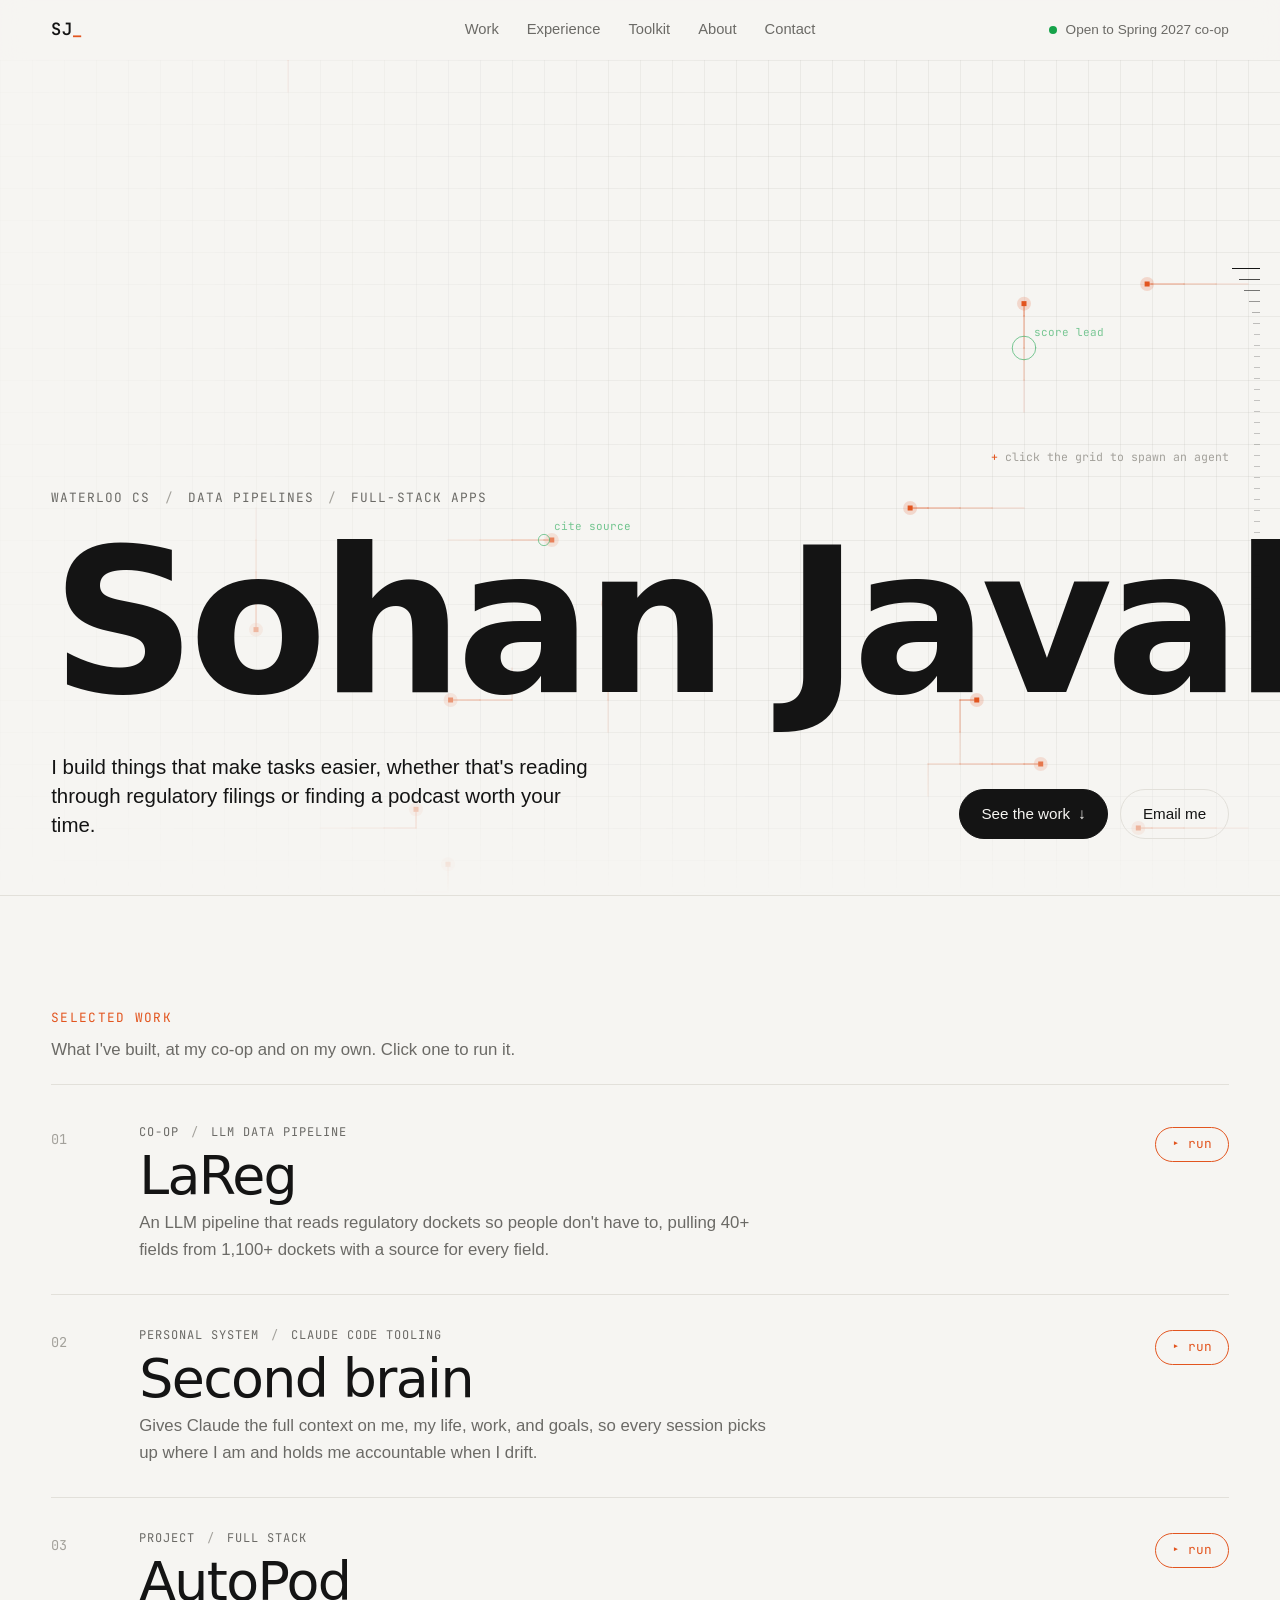
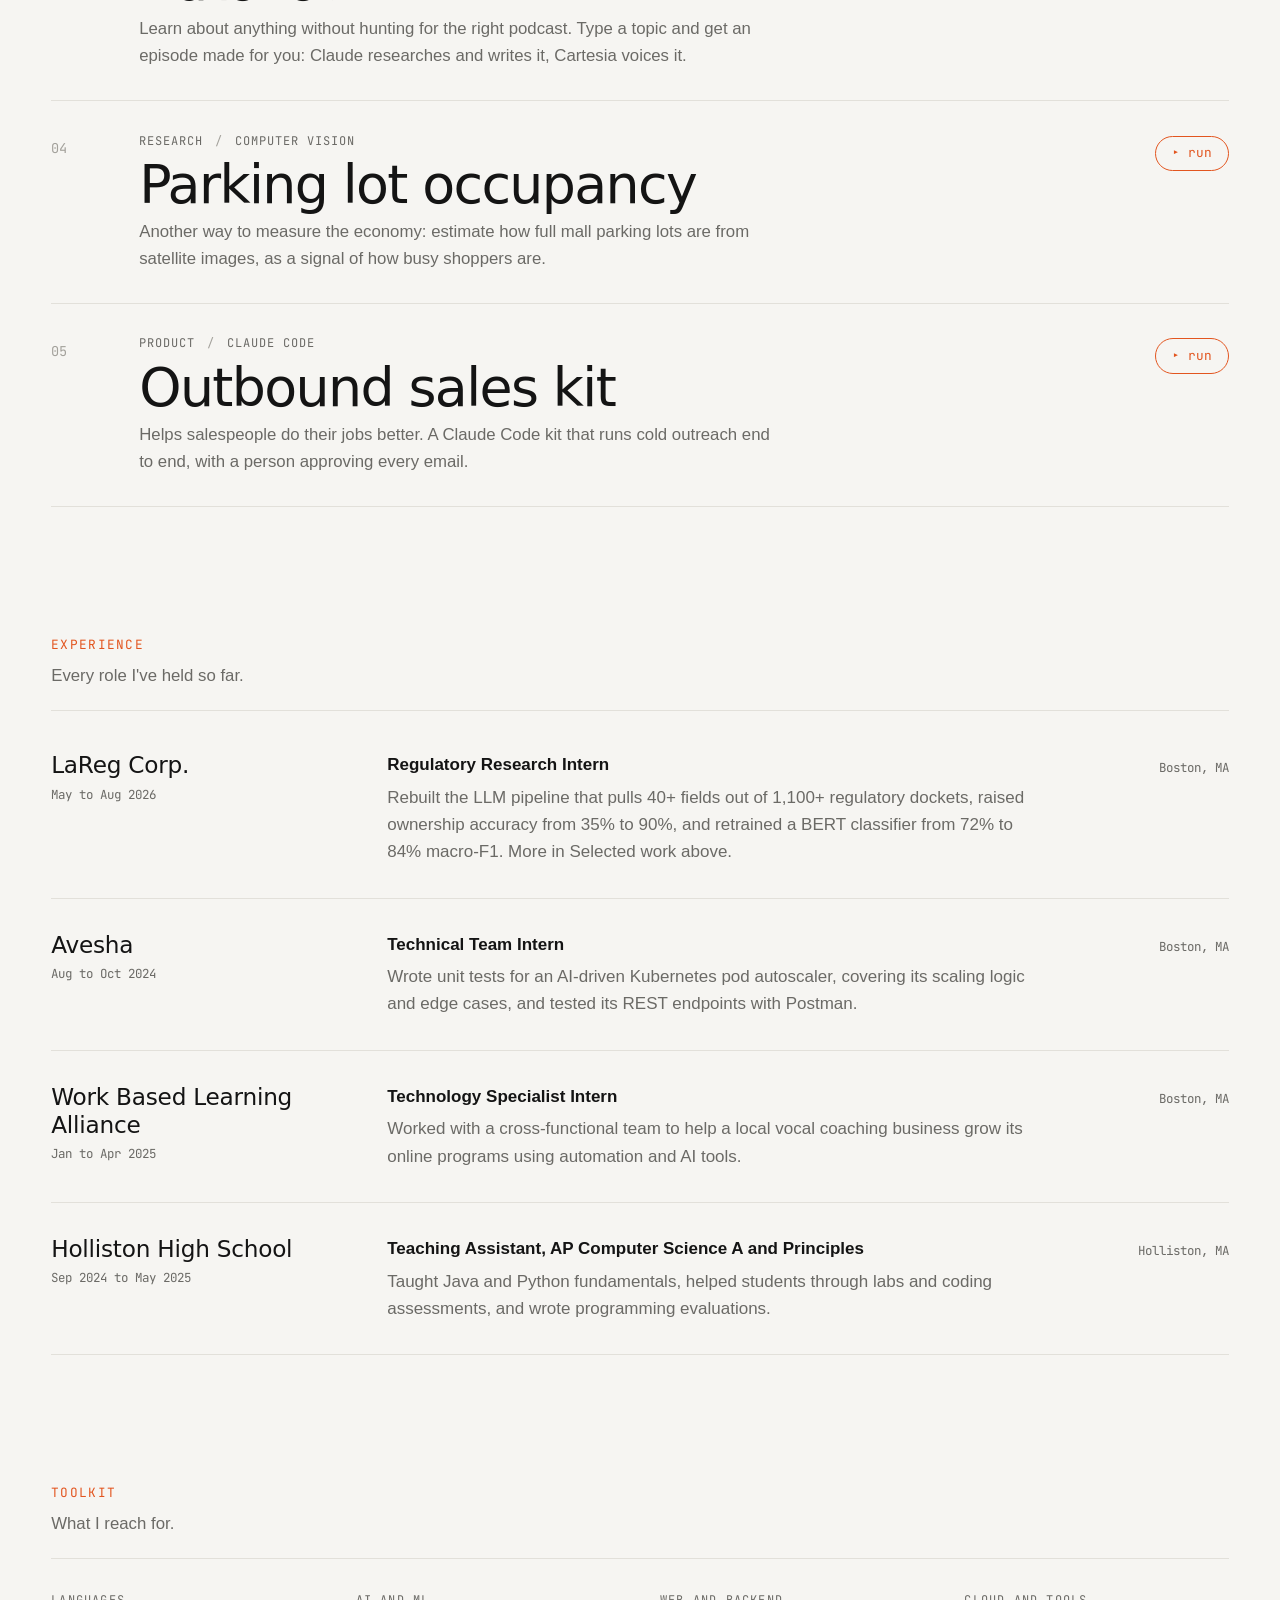
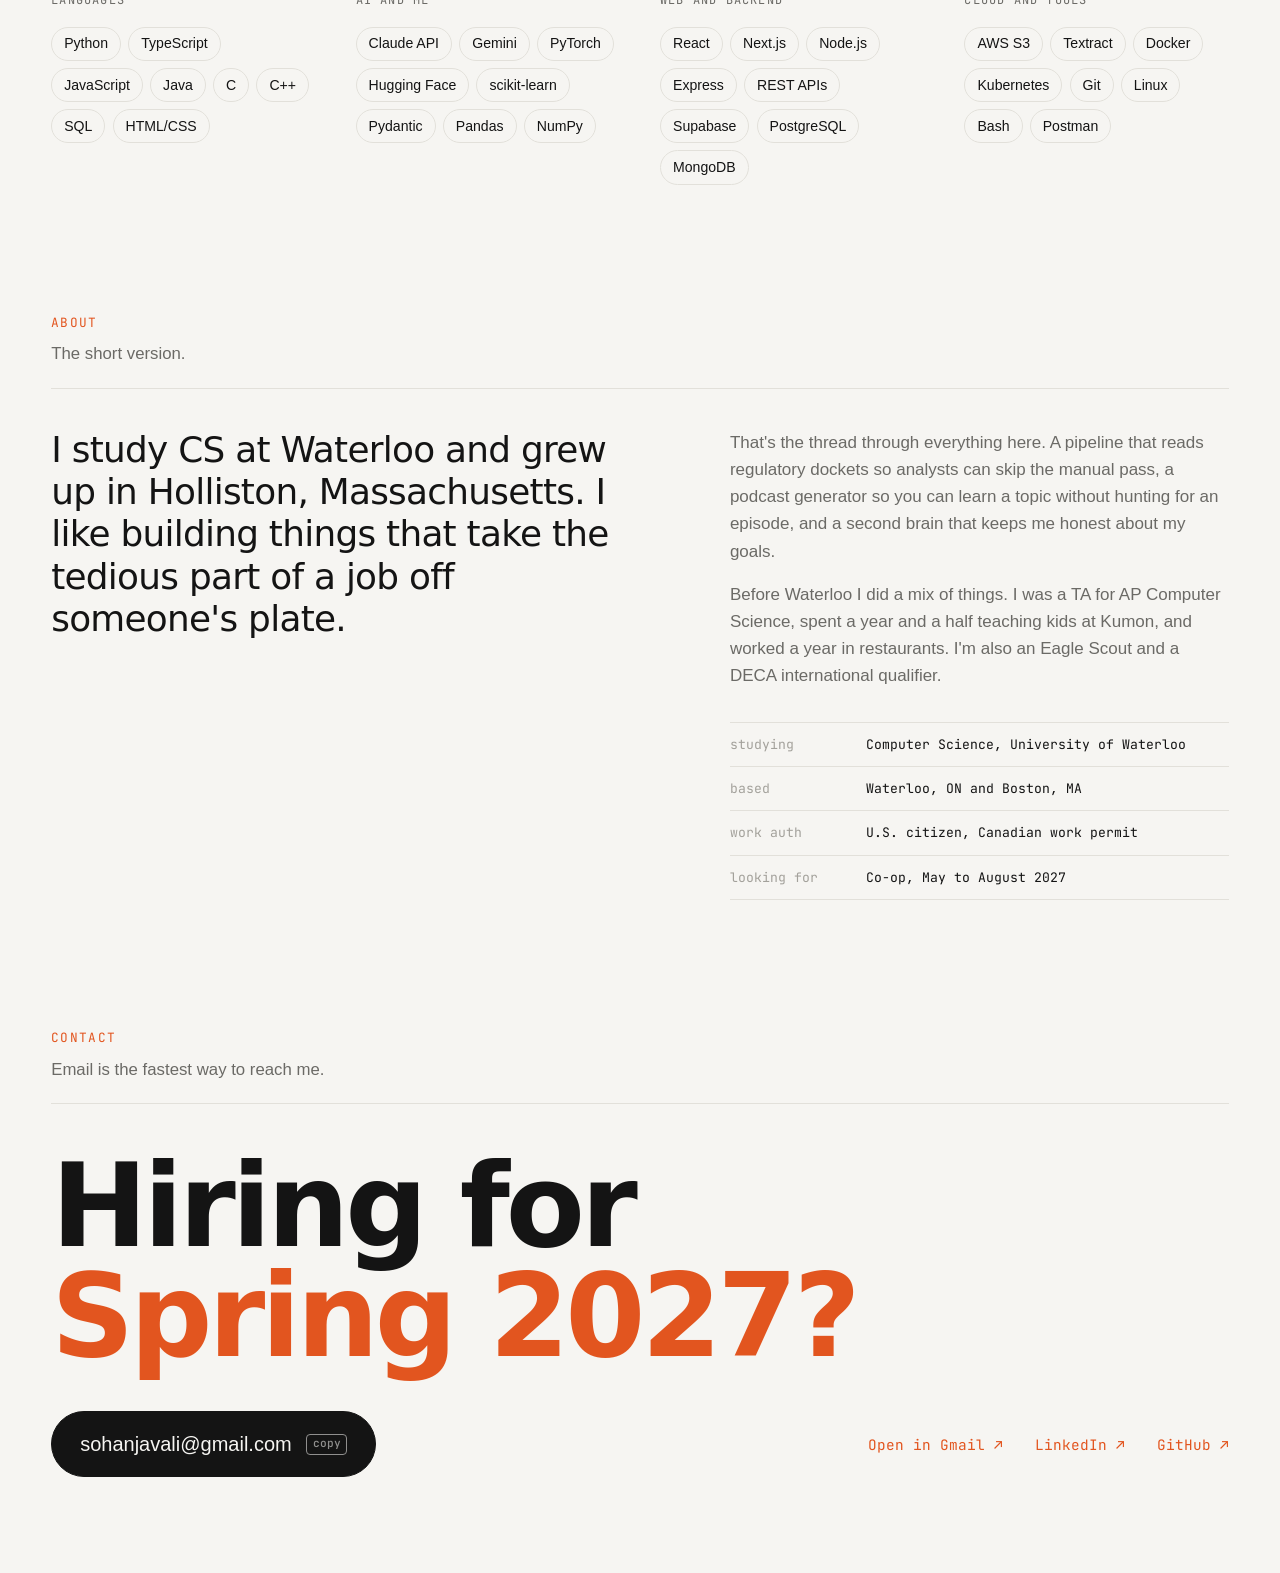
==== commit ae6b16da: "Center nav links, add Toolkit to nav, drop section numbers, refine captions and About Co-Authored-By" ====
--- a/index.html
+++ b/index.html
@@ -32,6 +32,7 @@
     <nav aria-label="Sections">
       <a href="#work">Work</a>
       <a href="#experience">Experience</a>
+      <a href="#toolkit">Toolkit</a>
       <a href="#about">About</a>
       <a href="#contact">Contact</a>
     </nav>
@@ -64,8 +65,8 @@
     <!-- ============ 01 WORK ============ -->
     <section id="work" class="block wrap">
       <div class="block-head">
-        <p class="label mono" data-scramble>01 / Selected work</p>
-        <p class="caption">My co-op and things I've built. Click one to run it.</p>
+        <p class="label mono" data-scramble>Selected work</p>
+        <p class="caption">What I've built, at my co-op and on my own. Click one to run it.</p>
       </div>
 
       <details class="run">
@@ -307,8 +308,8 @@
     <!-- ============ 02 EXPERIENCE ============ -->
     <section id="experience" class="block wrap">
       <div class="block-head">
-        <p class="label mono" data-scramble>02 / Experience</p>
-        <p class="caption">Where I've done the work.</p>
+        <p class="label mono" data-scramble>Experience</p>
+        <p class="caption">Every role I've held so far.</p>
       </div>
       <ul class="jobs">
         <li class="reveal">
@@ -337,7 +338,7 @@
     <!-- ============ 04 TOOLKIT ============ -->
     <section id="toolkit" class="block wrap">
       <div class="block-head">
-        <p class="label mono" data-scramble>03 / Toolkit</p>
+        <p class="label mono" data-scramble>Toolkit</p>
         <p class="caption">What I reach for.</p>
       </div>
       <div class="kits">
@@ -351,13 +352,14 @@
     <!-- ============ 05 ABOUT ============ -->
     <section id="about" class="block wrap">
       <div class="block-head">
-        <p class="label mono" data-scramble>04 / About</p>
+        <p class="label mono" data-scramble>About</p>
         <p class="caption">The short version.</p>
       </div>
       <div class="about reveal">
-        <p class="about-big">I'm a CS student at Waterloo, from Holliston, Massachusetts. I like building things that take the tedious part of a job off someone's plate.</p>
+        <p class="about-big">I study CS at Waterloo and grew up in Holliston, Massachusetts. I like building things that take the tedious part of a job off someone's plate.</p>
         <div class="about-side">
-          <p>That's the thread through everything here. A pipeline that reads regulatory dockets so analysts can skip the manual pass, a podcast generator so you can learn a topic without hunting for an episode, and a second brain that keeps me honest about my goals. Before Waterloo I was a teaching assistant for AP Computer Science at my high school. I'm also an Eagle Scout and a DECA international qualifier.</p>
+          <p>That's the thread through everything here. A pipeline that reads regulatory dockets so analysts can skip the manual pass, a podcast generator so you can learn a topic without hunting for an episode, and a second brain that keeps me honest about my goals.</p>
+          <p>Before Waterloo I did a mix of things. I was a TA for AP Computer Science, spent a year and a half teaching kids at Kumon, and worked a year in restaurants. I'm also an Eagle Scout and a DECA international qualifier.</p>
           <dl class="facts mono">
             <div><dt>studying</dt><dd>Computer Science, University of Waterloo</dd></div>
             <div><dt>based</dt><dd>Waterloo, ON and Boston, MA</dd></div>
@@ -371,7 +373,7 @@
     <!-- ============ 06 CONTACT ============ -->
     <section id="contact" class="block wrap contact">
       <div class="block-head">
-        <p class="label mono" data-scramble>05 / Contact</p>
+        <p class="label mono" data-scramble>Contact</p>
         <p class="caption">Email is the fastest way to reach me.</p>
       </div>
       <h2 class="contact-big">Hiring for<br><em>Spring 2027?</em></h2>
--- a/style.css
+++ b/style.css
@@ -55,7 +55,7 @@
    ========================================================= */
 .nav {
   position: sticky; top: 0; z-index: 10;
-  display: flex; align-items: center; justify-content: space-between; gap: 1.5rem;
+  display: grid; grid-template-columns: 1fr auto 1fr; align-items: center; gap: 1.5rem;
   padding: 1rem var(--gutter);
   background: color-mix(in srgb, var(--bg) 75%, transparent);
   backdrop-filter: blur(12px);
@@ -70,7 +70,8 @@
 .nav nav { display: flex; gap: 1.75rem; font-size: 0.92rem; }
 .nav nav a { text-decoration: none; color: var(--muted); transition: color 0.15s; }
 .nav nav a:hover { color: var(--text); }
-.status { display: flex; align-items: center; gap: 0.55rem; font-size: 0.85rem; color: var(--muted); }
+.mark { justify-self: start; }
+.status { justify-self: end; display: flex; align-items: center; gap: 0.55rem; font-size: 0.85rem; color: var(--muted); }
 .dot { width: 0.5rem; height: 0.5rem; border-radius: 50%; background: var(--ok); animation: pulse 2s infinite; }
 @keyframes pulse {
   0% { box-shadow: 0 0 0 0 color-mix(in srgb, var(--ok) 60%, transparent); }
@@ -284,6 +285,7 @@
 .about { display: grid; grid-template-columns: 1.2fr 1fr; gap: 3rem 5rem; margin-top: 2.5rem; }
 .about-big { font-family: var(--display); font-weight: 500; font-size: clamp(1.7rem, 2.8vw, 2.6rem); line-height: 1.18; letter-spacing: -0.02em; }
 .about-side > p { color: var(--muted); }
+.about-side > p + p { margin-top: 1rem; }
 .facts { margin-top: 2rem; font-size: 0.82rem; border-top: 1px solid var(--line); }
 .facts div { display: grid; grid-template-columns: 7.5rem 1fr; gap: 1rem; padding: 0.7rem 0; border-bottom: 1px solid var(--line); }
 .facts dt { color: var(--dim); }
@@ -333,6 +335,7 @@
    ========================================================= */
 @media (max-width: 64rem) {
   .nav nav { display: none; }
+  .nav { grid-template-columns: 1fr auto; }
   .panel { grid-template-columns: 1fr; padding-left: 0; }
   .diagram { position: static; }
   .kits { grid-template-columns: repeat(2, 1fr); }
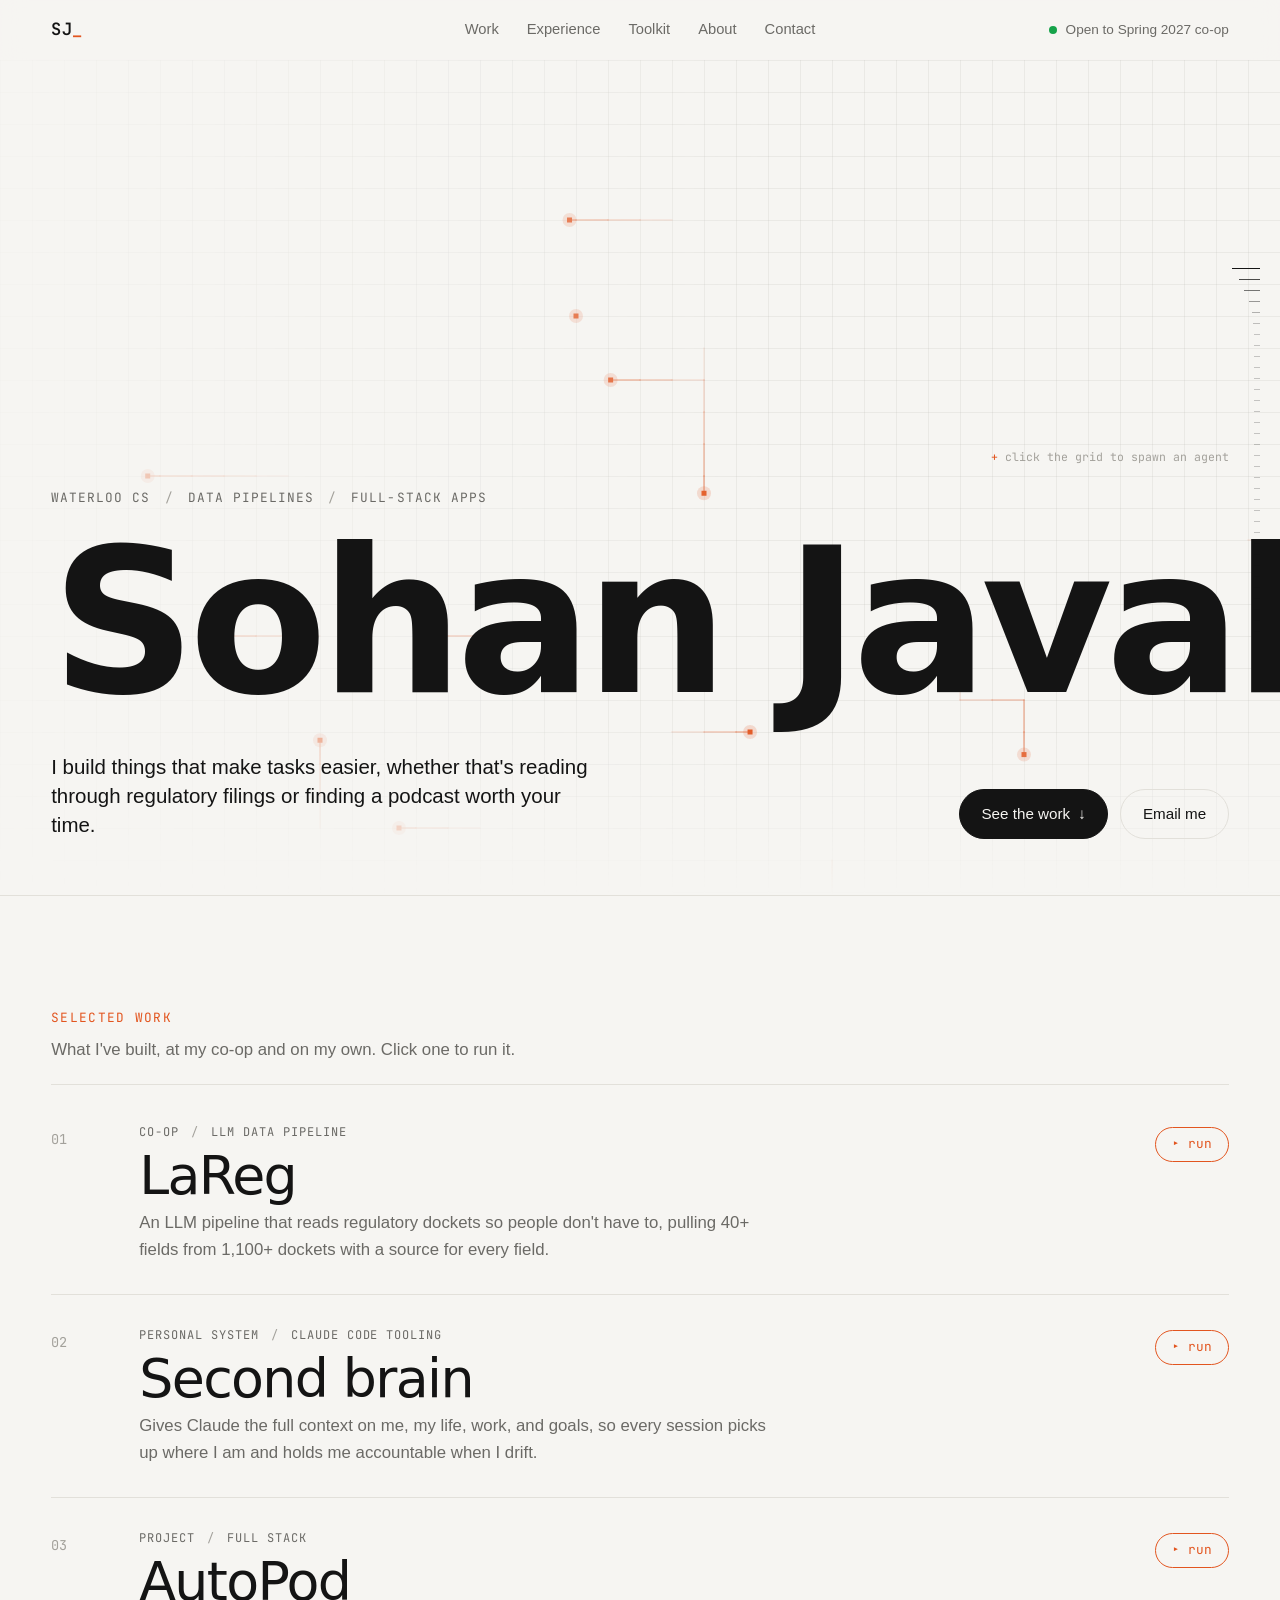
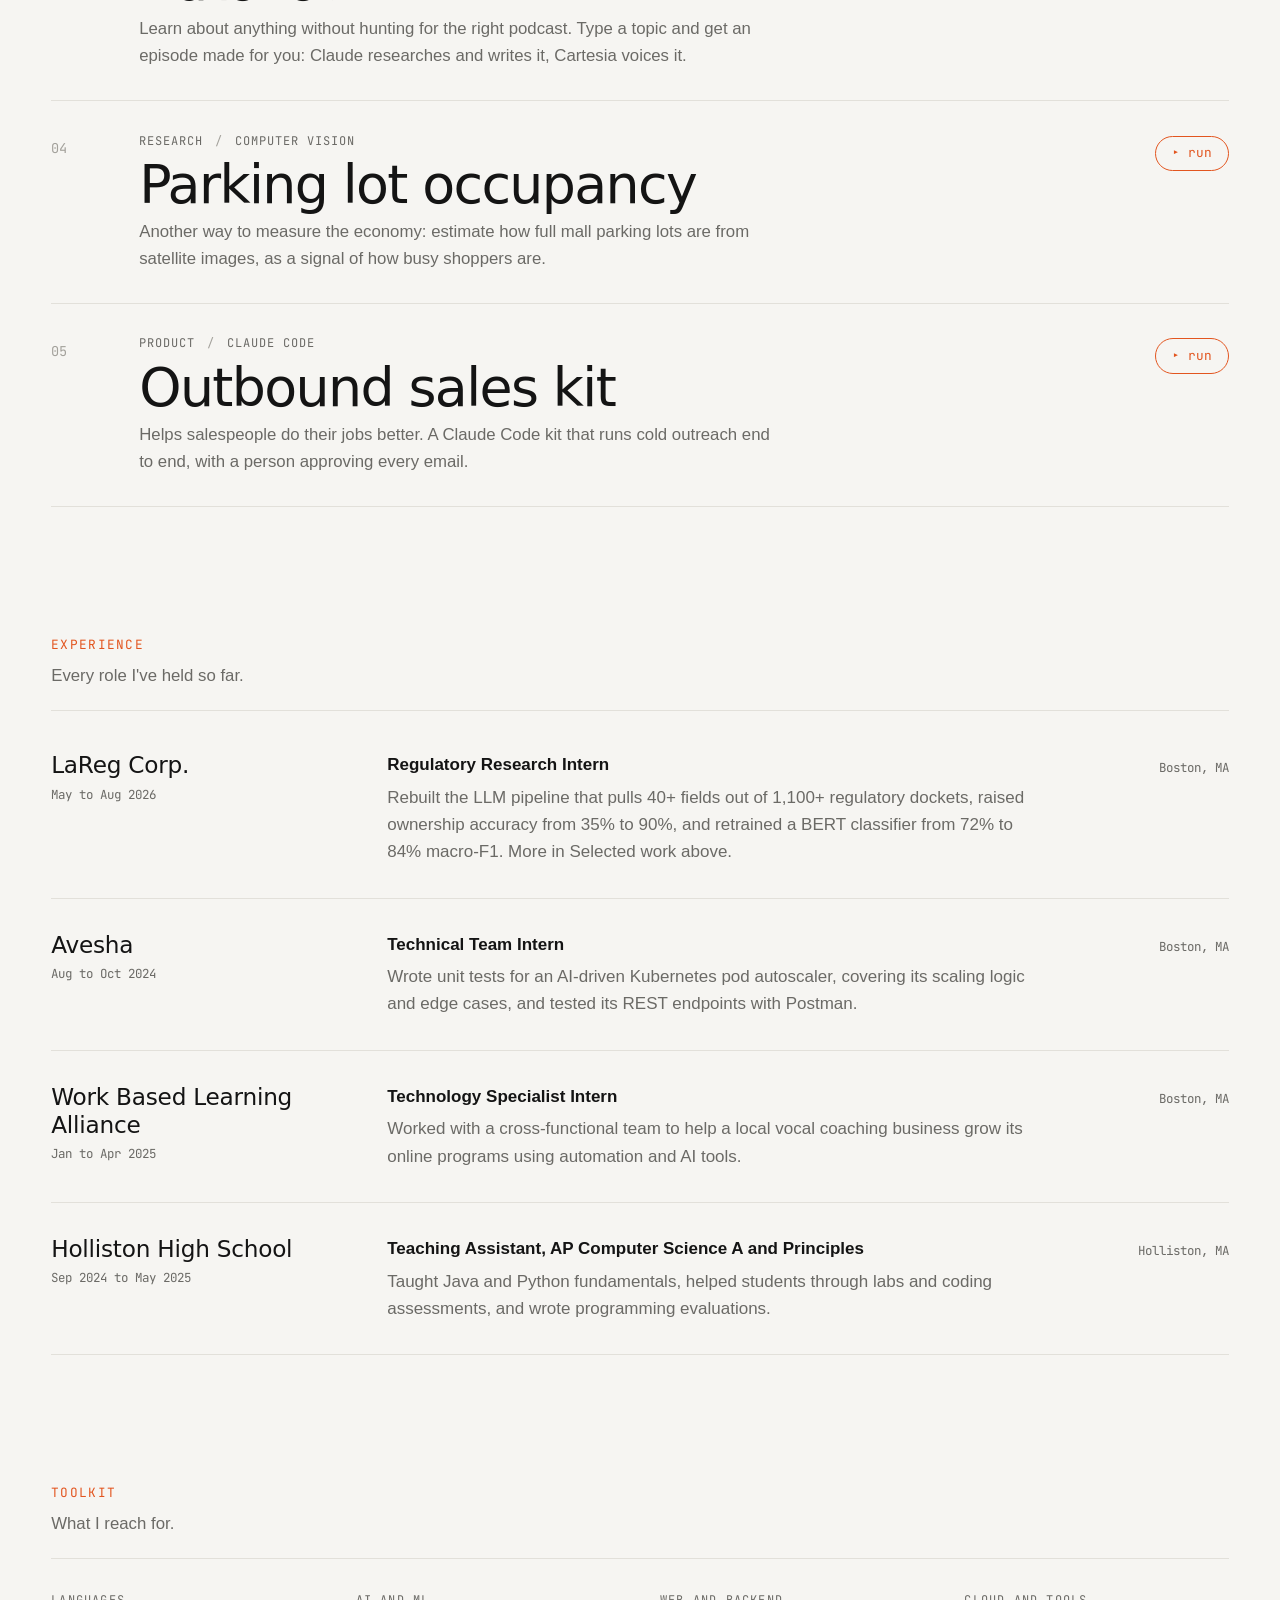
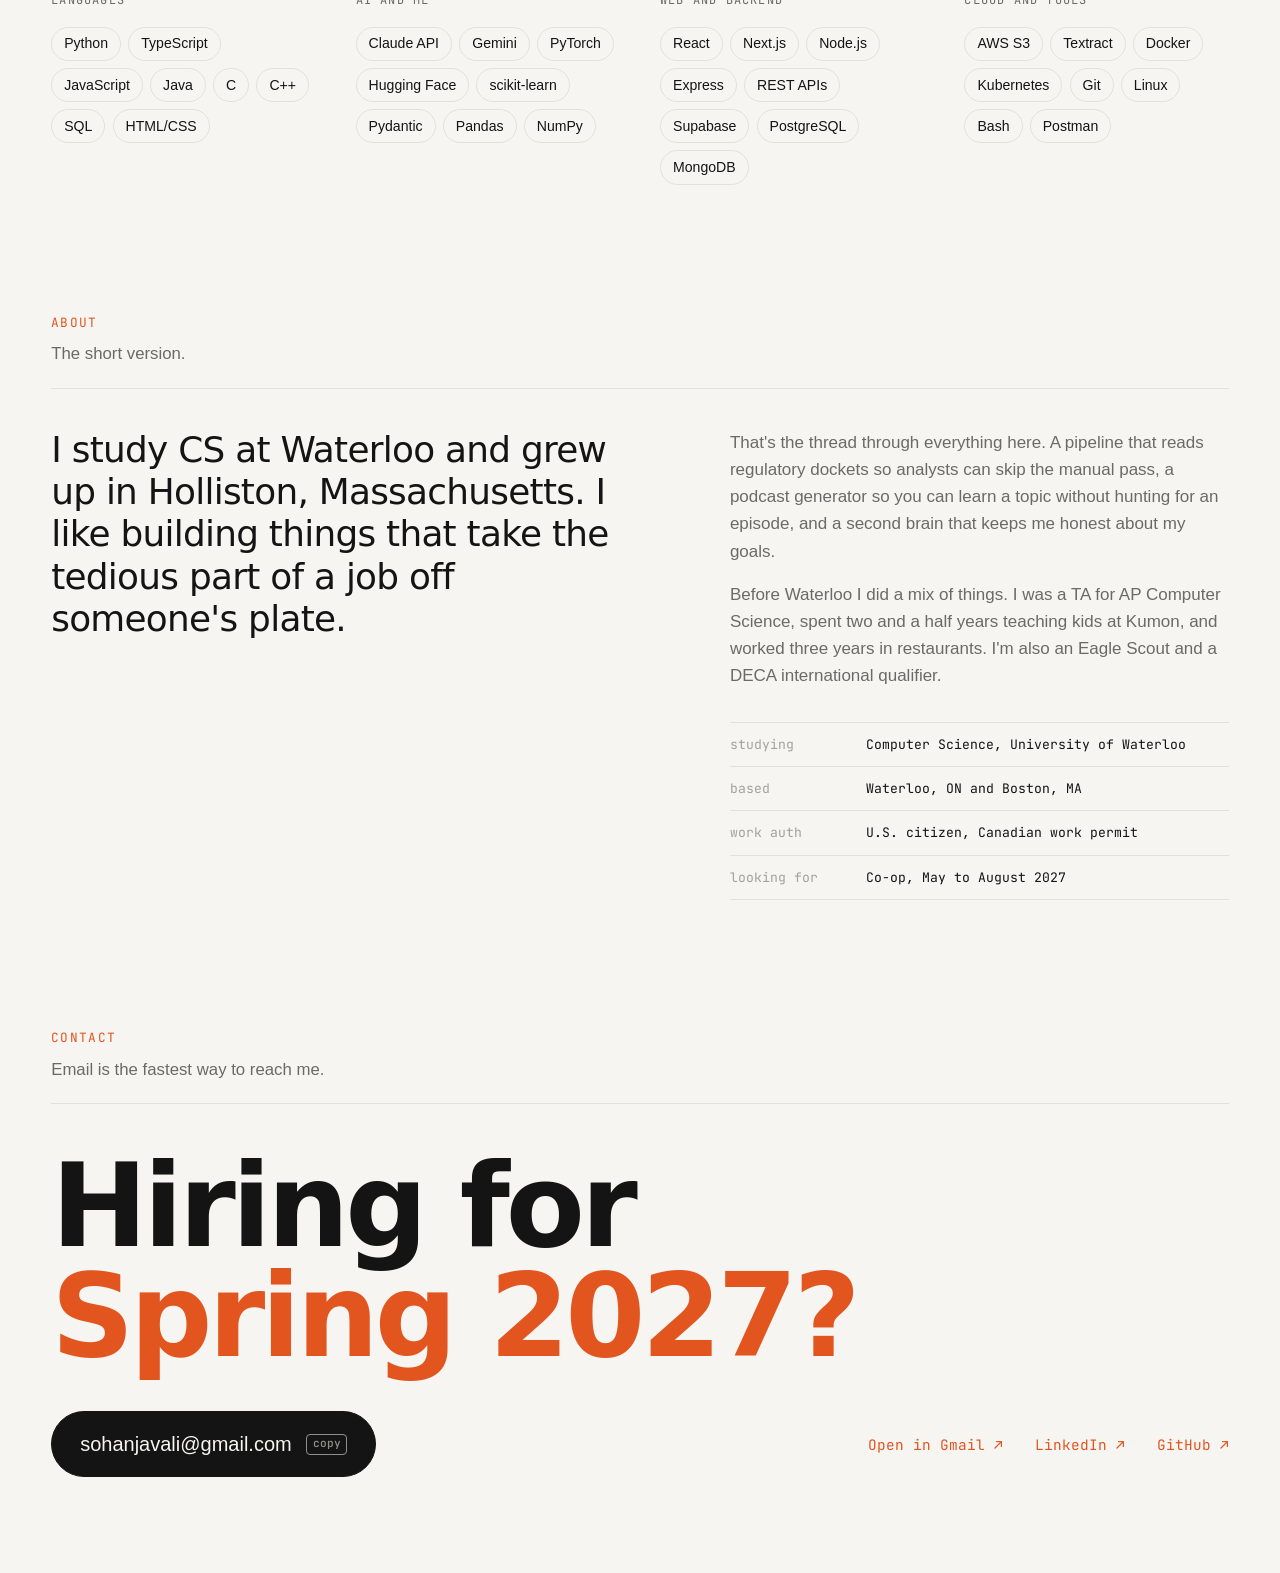
==== commit 143b1d78: "About: correct Kumon (2.5 years) and restaurant (3 years) tenure Co-Authored-By: Claude Opus 5.5 <no" ====
--- a/index.html
+++ b/index.html
@@ -359,7 +359,7 @@
         <p class="about-big">I study CS at Waterloo and grew up in Holliston, Massachusetts. I like building things that take the tedious part of a job off someone's plate.</p>
         <div class="about-side">
           <p>That's the thread through everything here. A pipeline that reads regulatory dockets so analysts can skip the manual pass, a podcast generator so you can learn a topic without hunting for an episode, and a second brain that keeps me honest about my goals.</p>
-          <p>Before Waterloo I did a mix of things. I was a TA for AP Computer Science, spent a year and a half teaching kids at Kumon, and worked a year in restaurants. I'm also an Eagle Scout and a DECA international qualifier.</p>
+          <p>Before Waterloo I did a mix of things. I was a TA for AP Computer Science, spent two and a half years teaching kids at Kumon, and worked three years in restaurants. I'm also an Eagle Scout and a DECA international qualifier.</p>
           <dl class="facts mono">
             <div><dt>studying</dt><dd>Computer Science, University of Waterloo</dd></div>
             <div><dt>based</dt><dd>Waterloo, ON and Boston, MA</dd></div>
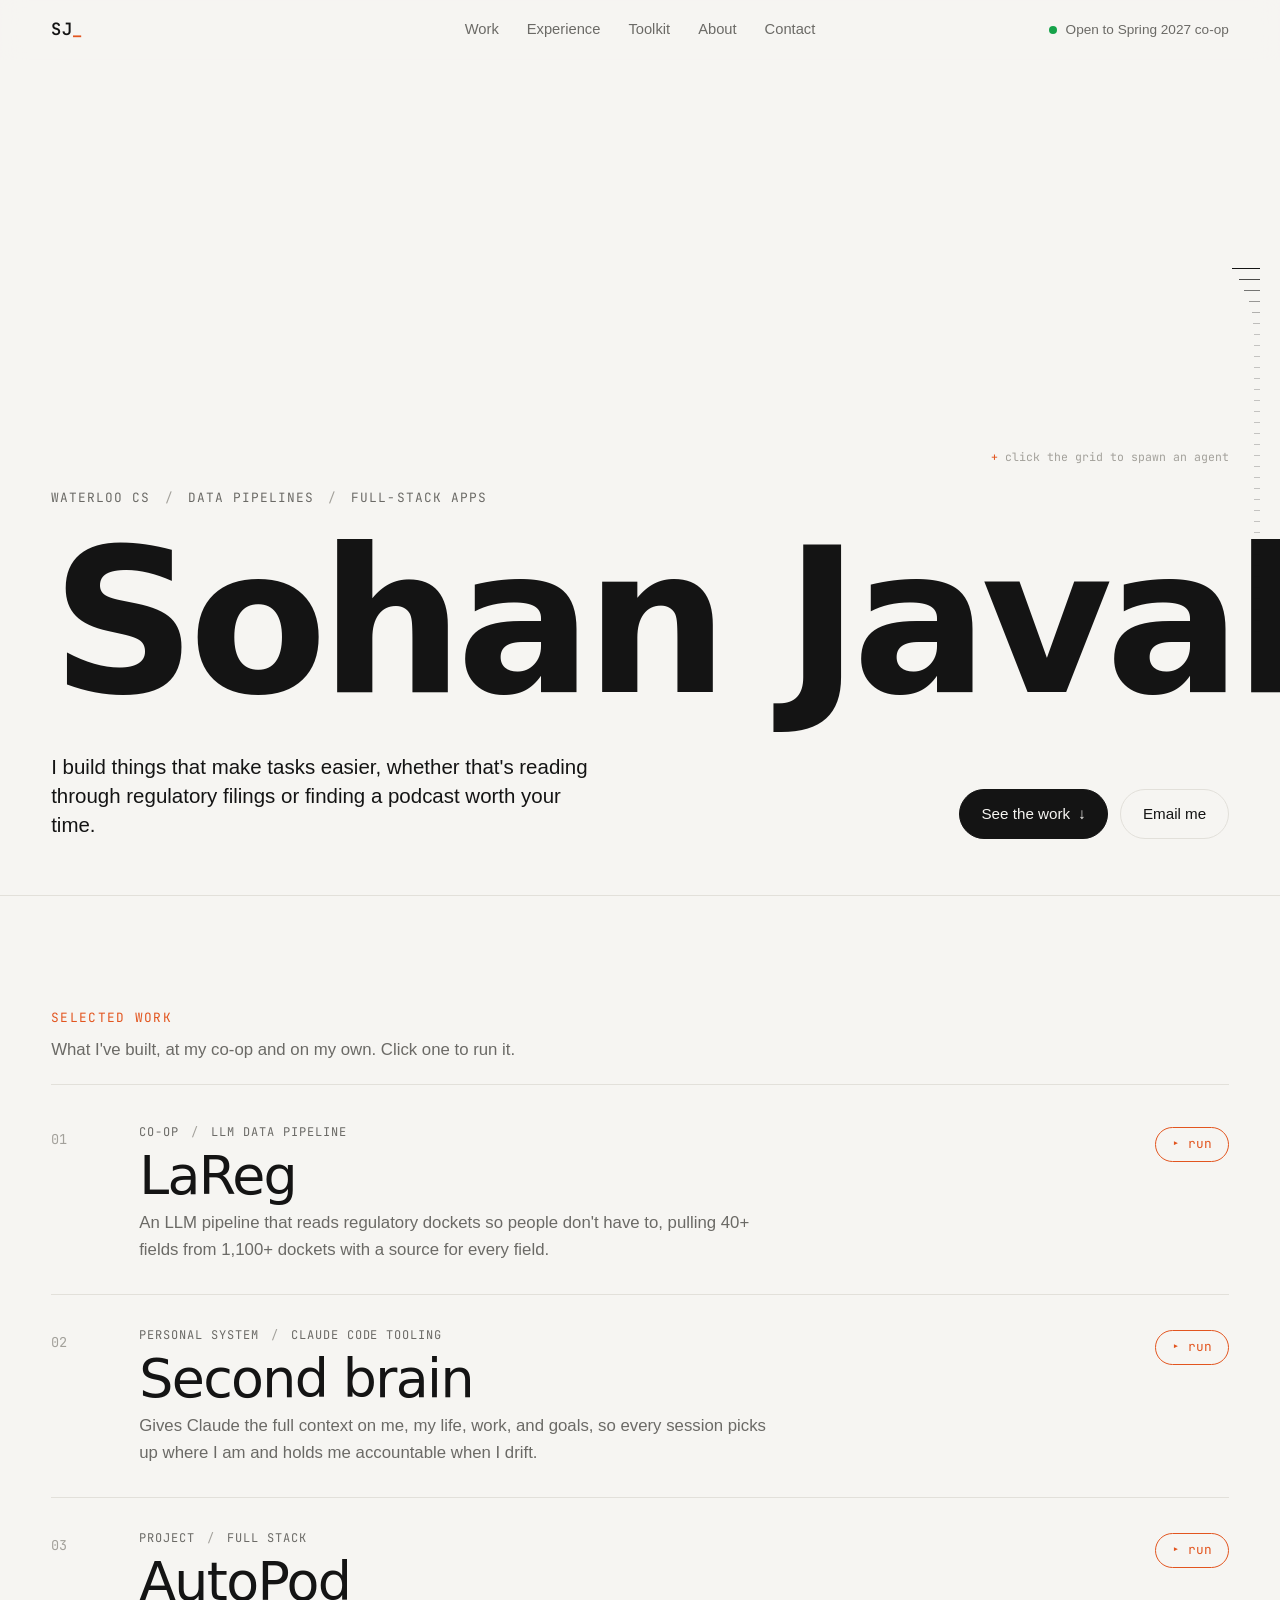
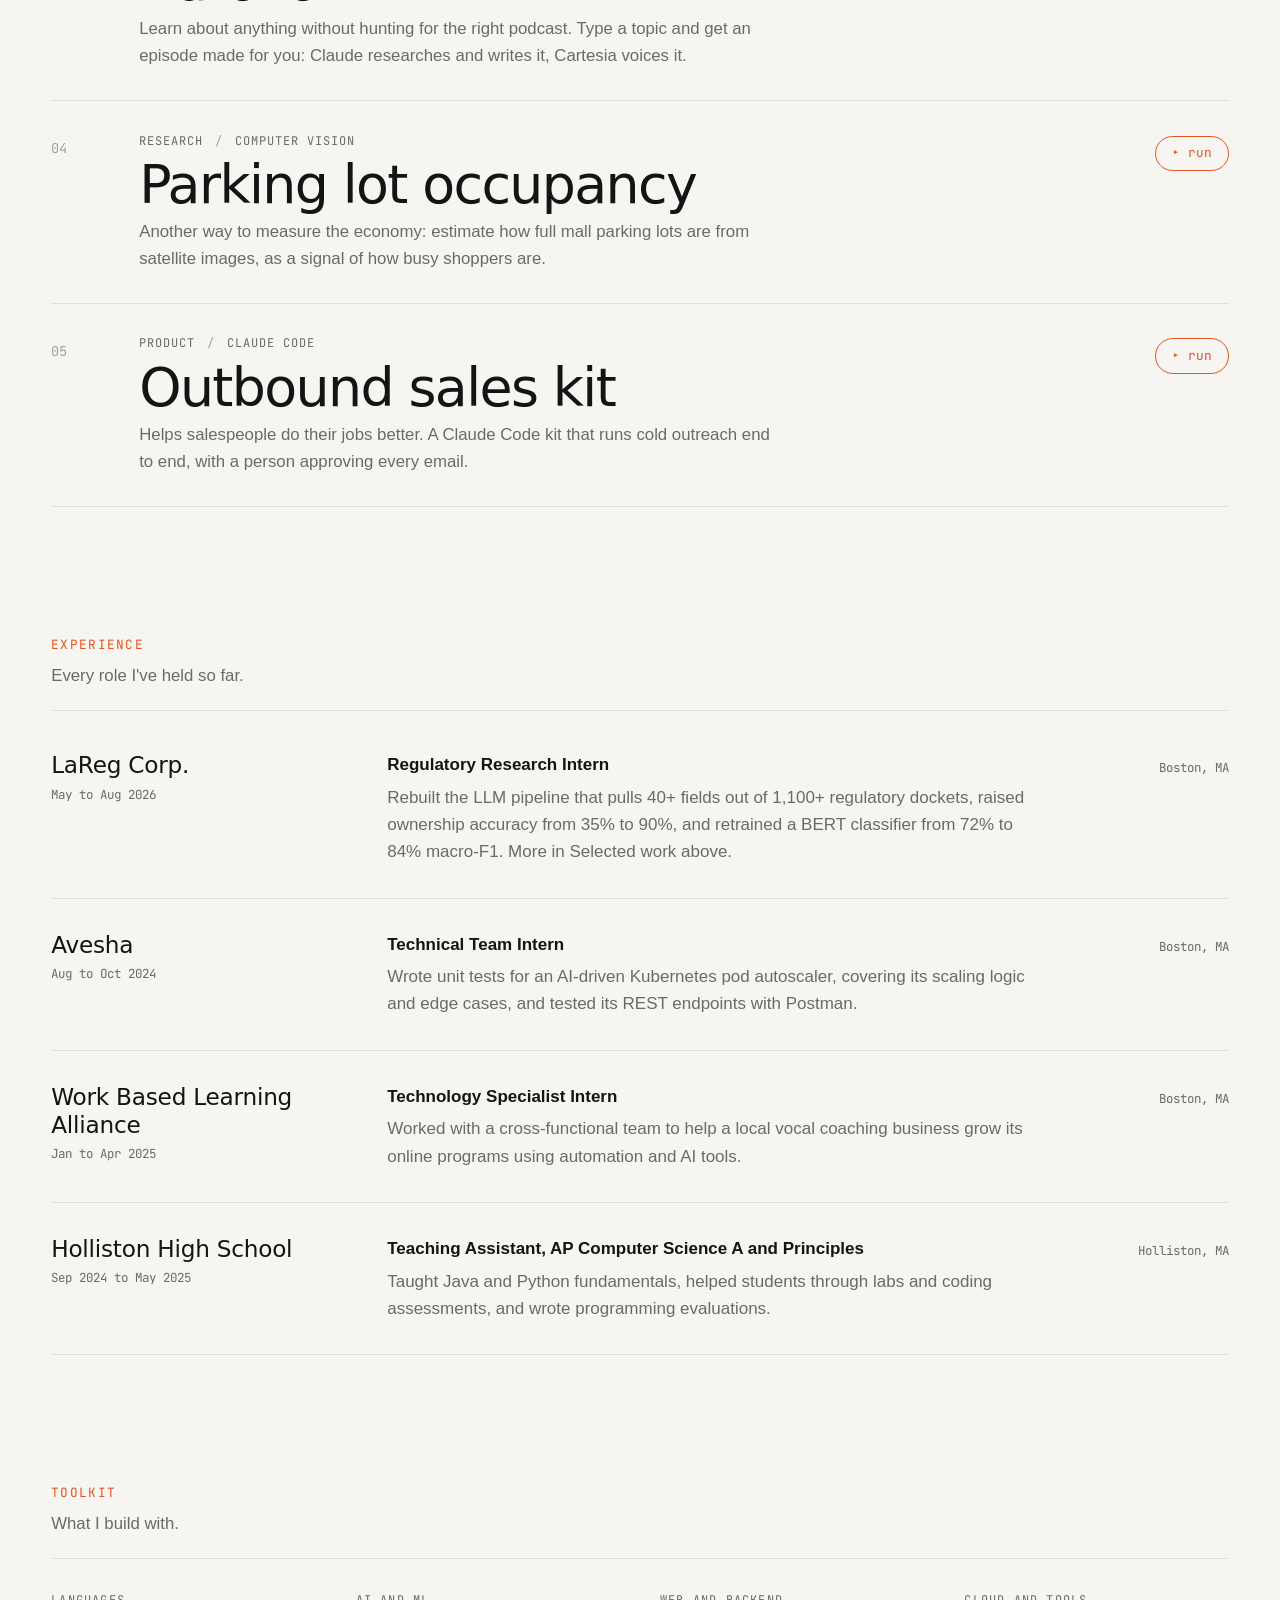
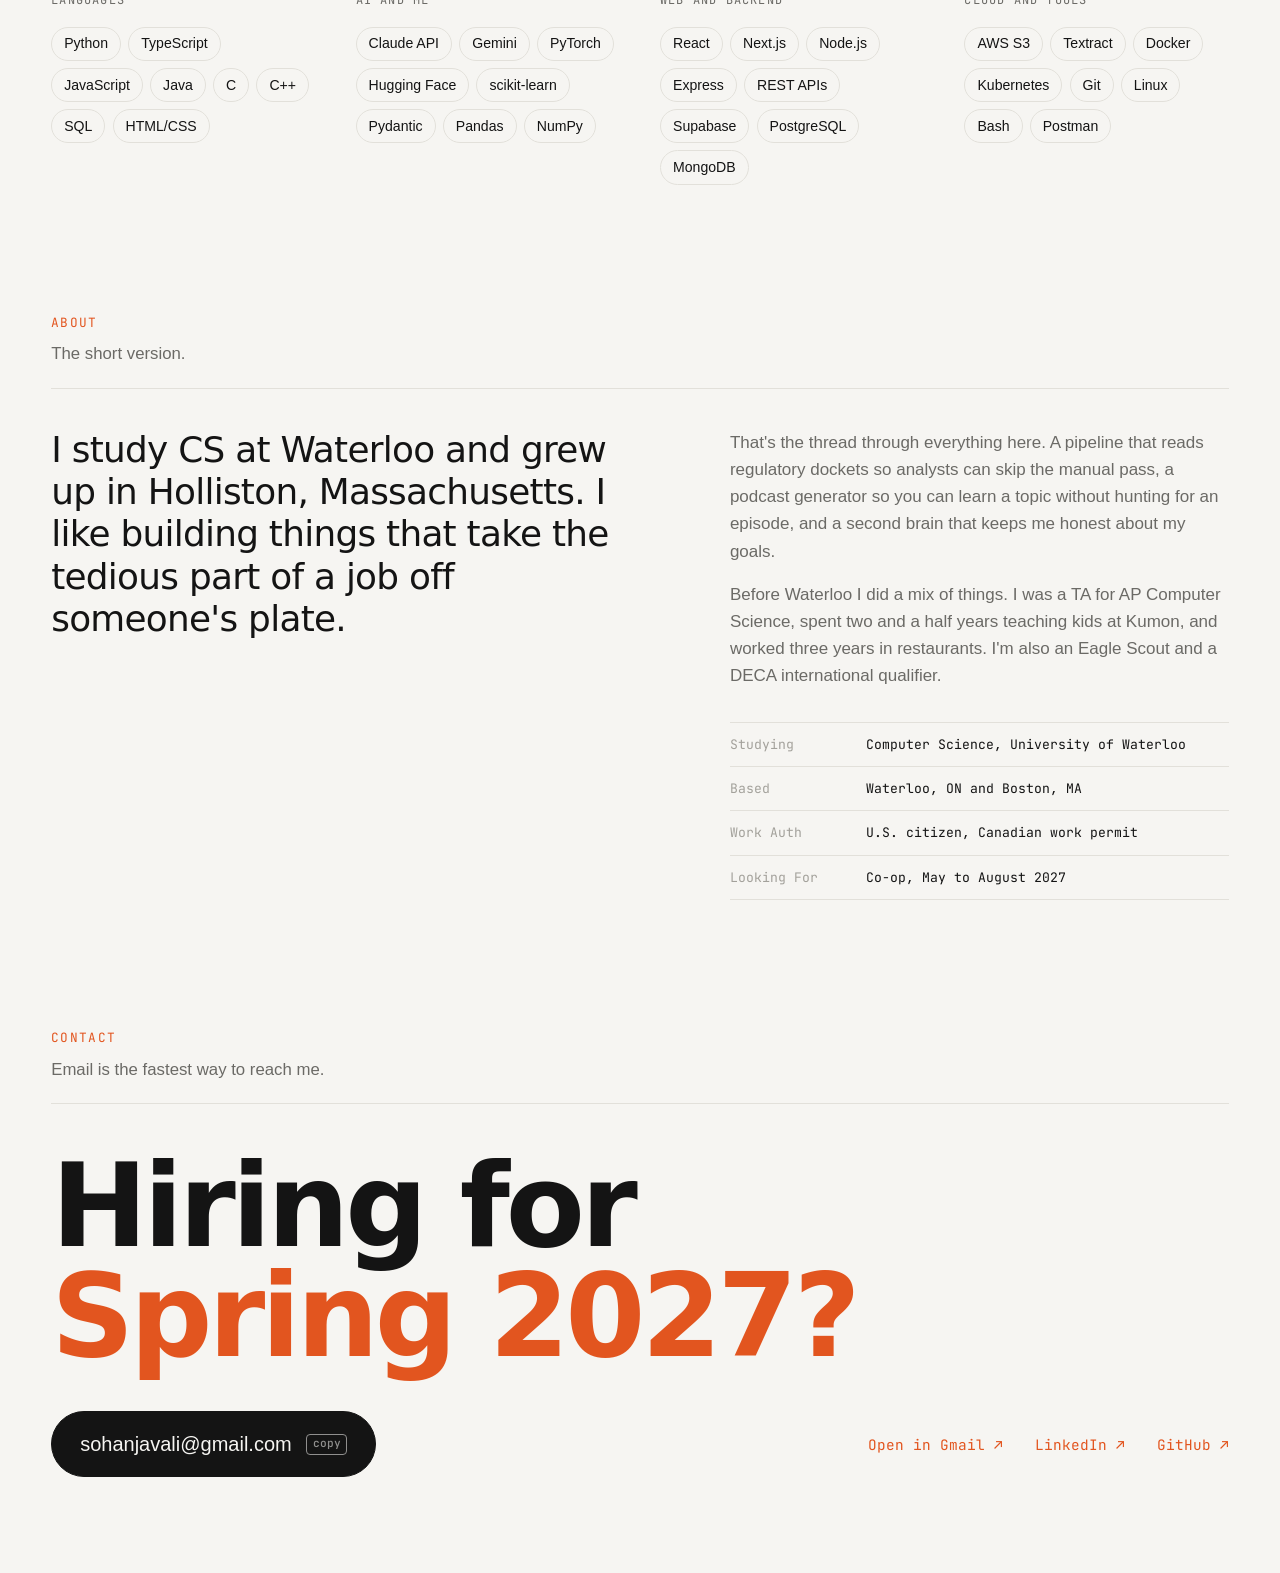
==== commit f2fbc7dd: "Title-case About facts; new Toolkit caption Co-Authored-By: Claude Opus 5.5 <noreply@anthropic.com>" ====
--- a/index.html
+++ b/index.html
@@ -339,7 +339,7 @@
     <section id="toolkit" class="block wrap">
       <div class="block-head">
         <p class="label mono" data-scramble>Toolkit</p>
-        <p class="caption">What I reach for.</p>
+        <p class="caption">What I build with.</p>
       </div>
       <div class="kits">
         <div class="kit reveal"><h3 class="mono">Languages</h3><ul><li>Python</li><li>TypeScript</li><li>JavaScript</li><li>Java</li><li>C</li><li>C++</li><li>SQL</li><li>HTML/CSS</li></ul></div>
@@ -361,10 +361,10 @@
           <p>That's the thread through everything here. A pipeline that reads regulatory dockets so analysts can skip the manual pass, a podcast generator so you can learn a topic without hunting for an episode, and a second brain that keeps me honest about my goals.</p>
           <p>Before Waterloo I did a mix of things. I was a TA for AP Computer Science, spent two and a half years teaching kids at Kumon, and worked three years in restaurants. I'm also an Eagle Scout and a DECA international qualifier.</p>
           <dl class="facts mono">
-            <div><dt>studying</dt><dd>Computer Science, University of Waterloo</dd></div>
-            <div><dt>based</dt><dd>Waterloo, ON and Boston, MA</dd></div>
-            <div><dt>work auth</dt><dd>U.S. citizen, Canadian work permit</dd></div>
-            <div><dt>looking for</dt><dd>Co-op, May to August 2027</dd></div>
+            <div><dt>Studying</dt><dd>Computer Science, University of Waterloo</dd></div>
+            <div><dt>Based</dt><dd>Waterloo, ON and Boston, MA</dd></div>
+            <div><dt>Work Auth</dt><dd>U.S. citizen, Canadian work permit</dd></div>
+            <div><dt>Looking For</dt><dd>Co-op, May to August 2027</dd></div>
           </dl>
         </div>
       </div>
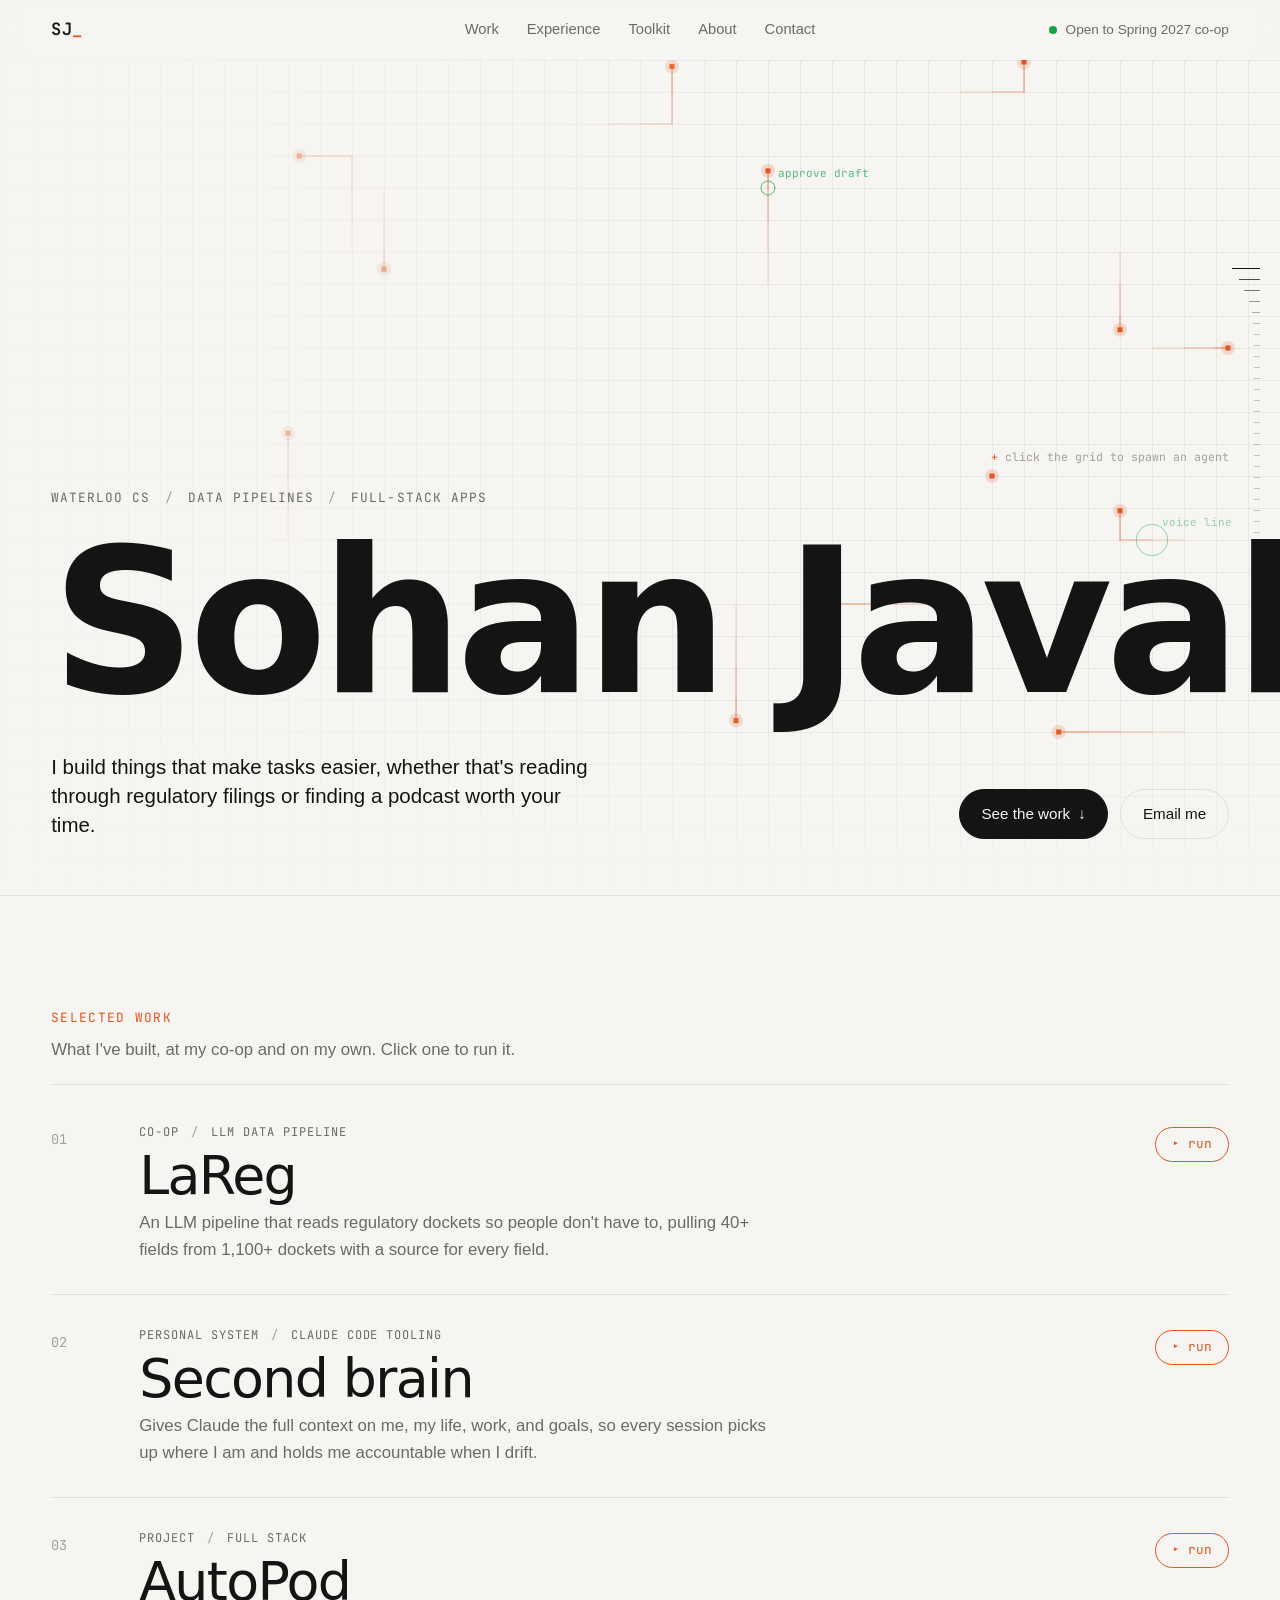
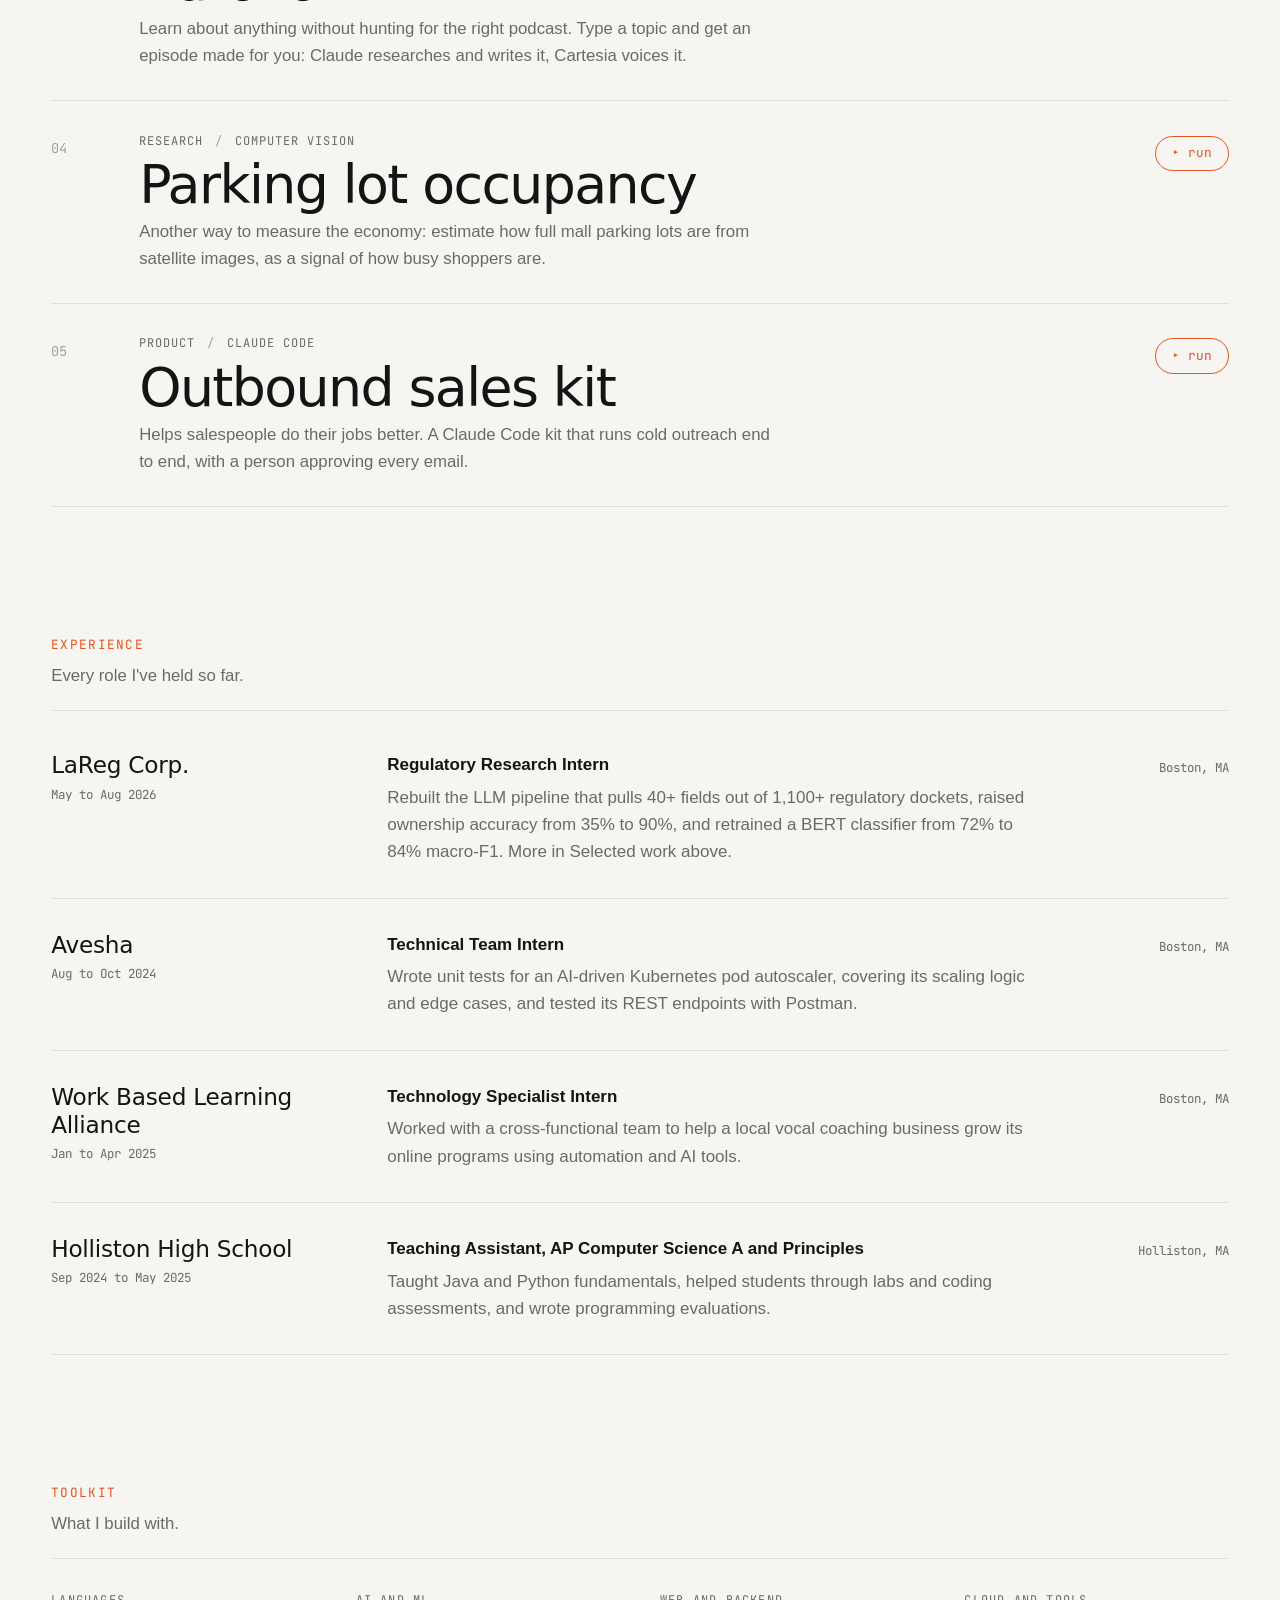
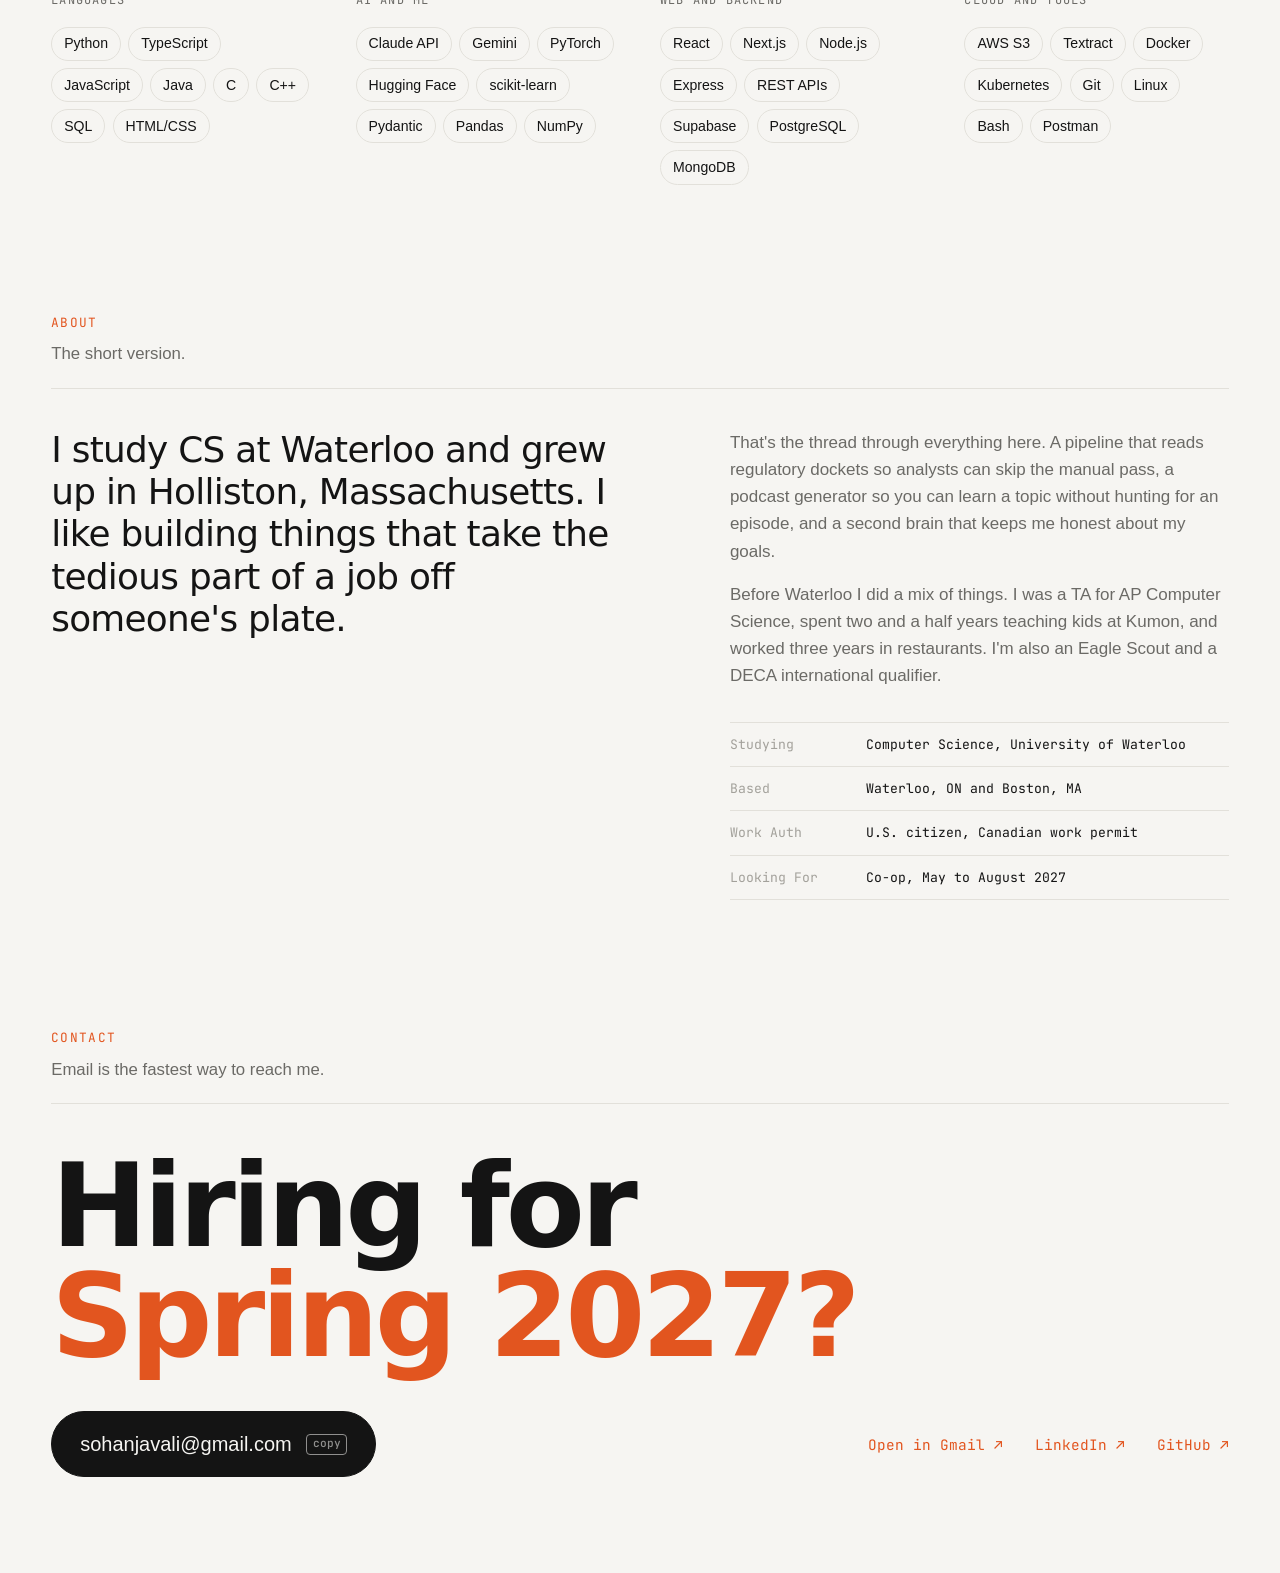
==== commit 8afe0a72: "Link preview: current tagline, og:image card, Twitter large card Co-Authored-By: Claude Opus 5.5 <no" ====
--- a/index.html
+++ b/index.html
@@ -4,13 +4,19 @@
   <meta charset="utf-8">
   <meta name="viewport" content="width=device-width, initial-scale=1">
   <title>Sohan Javali</title>
-  <meta name="description" content="CS at the University of Waterloo. I build software that turns messy real-world data, like scanned filings and satellite images, into something structured and usable.">
+  <meta name="description" content="CS at Waterloo. I build things that make tasks easier, like an LLM pipeline that reads regulatory dockets and a podcast generator. Open to a Spring 2027 co-op.">
   <meta name="color-scheme" content="dark light">
 
-  <!-- Link previews (LinkedIn, iMessage, Slack) read these tags -->
+  <!-- Link previews (LinkedIn, iMessage, Slack, Gmail) read these tags. The image must be an absolute URL. -->
   <meta property="og:title" content="Sohan Javali">
-  <meta property="og:description" content="CS at Waterloo. I build software that turns messy real-world data into something structured and usable.">
+  <meta property="og:description" content="CS at Waterloo. I build things that make tasks easier. Open to a Spring 2027 co-op.">
   <meta property="og:type" content="website">
+  <meta property="og:url" content="https://sohanjavali.vercel.app/">
+  <meta property="og:image" content="https://sohanjavali.vercel.app/og.png">
+  <meta property="og:image:width" content="1200">
+  <meta property="og:image:height" content="630">
+  <meta property="og:image:alt" content="Sohan Javali, Waterloo CS">
+  <meta name="twitter:card" content="summary_large_image">
 
   <link rel="icon" href="data:image/svg+xml,%3Csvg xmlns='http://www.w3.org/2000/svg' viewBox='0 0 32 32'%3E%3Crect width='32' height='32' rx='7' fill='%230b0b0c'/%3E%3Ctext x='16' y='21' font-family='Menlo,monospace' font-size='13' font-weight='700' fill='%23ff6a2b' text-anchor='middle'%3ESJ%3C/text%3E%3C/svg%3E">
 
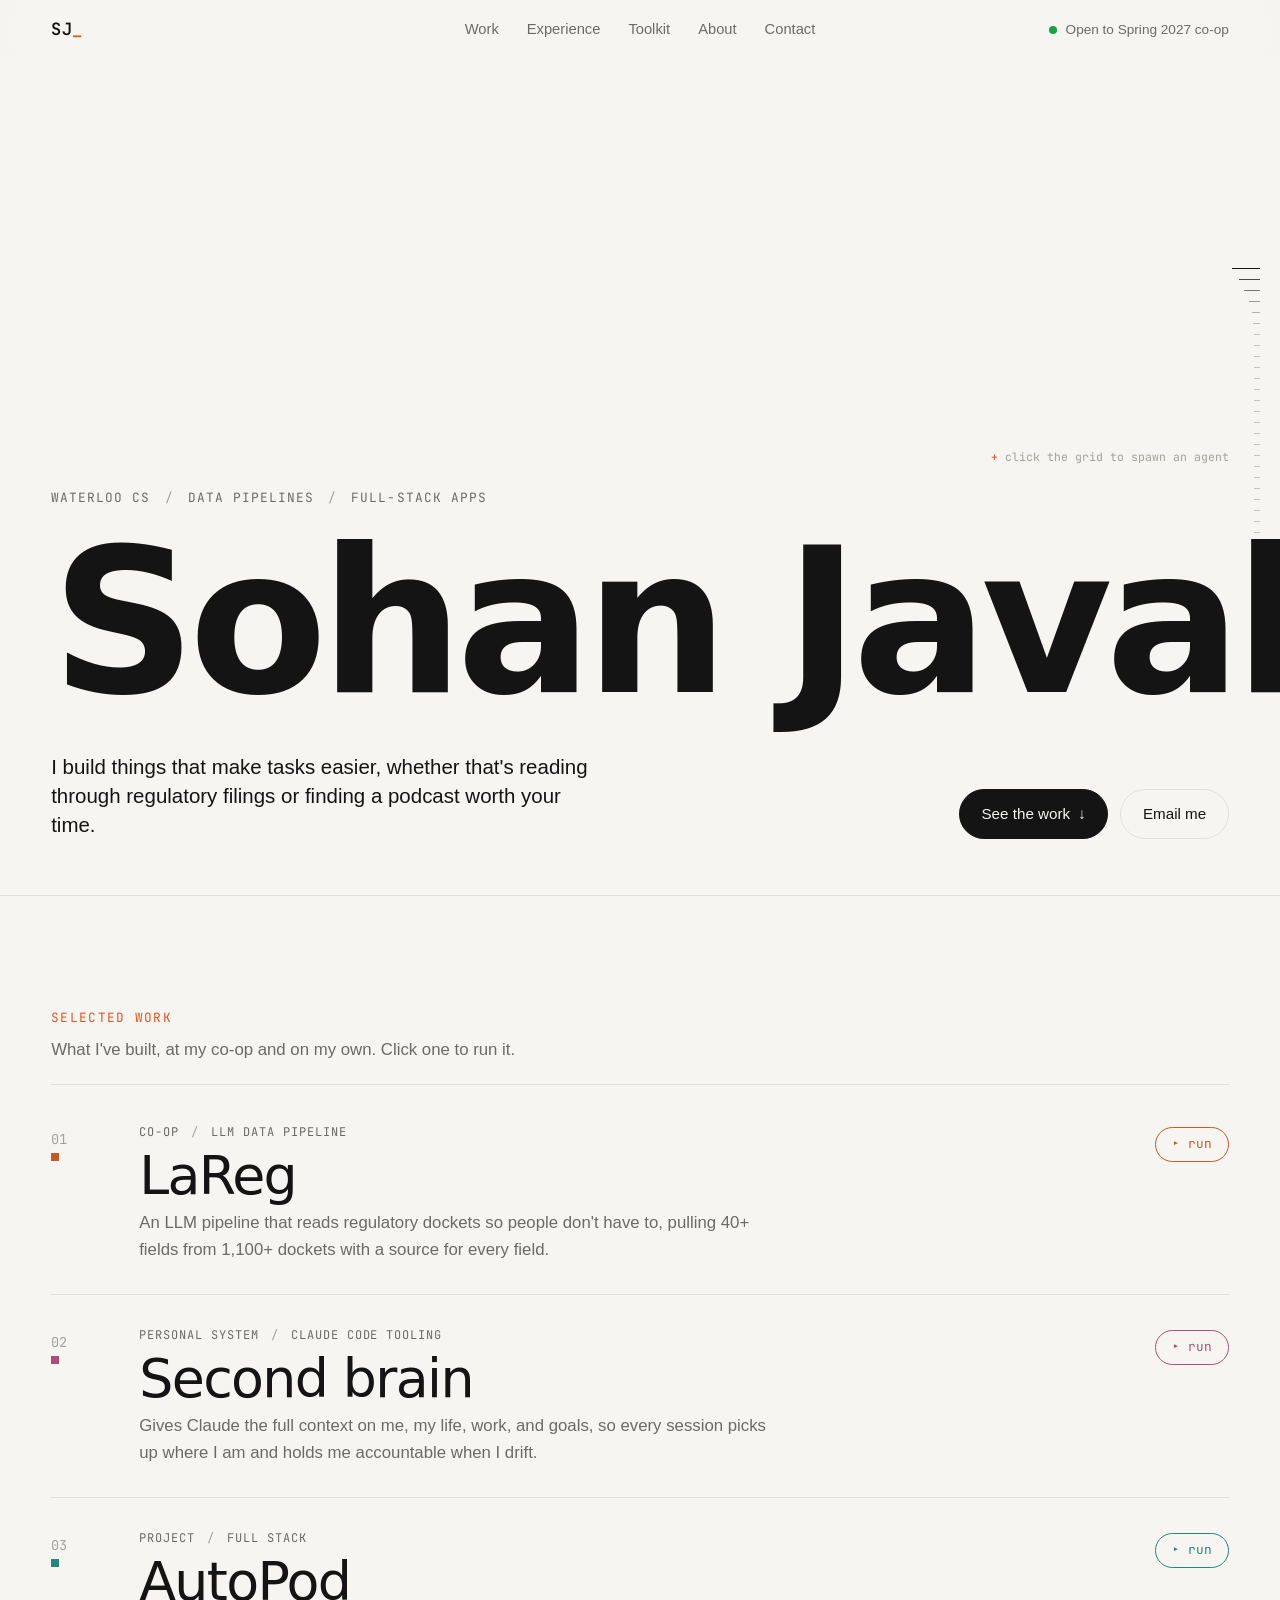
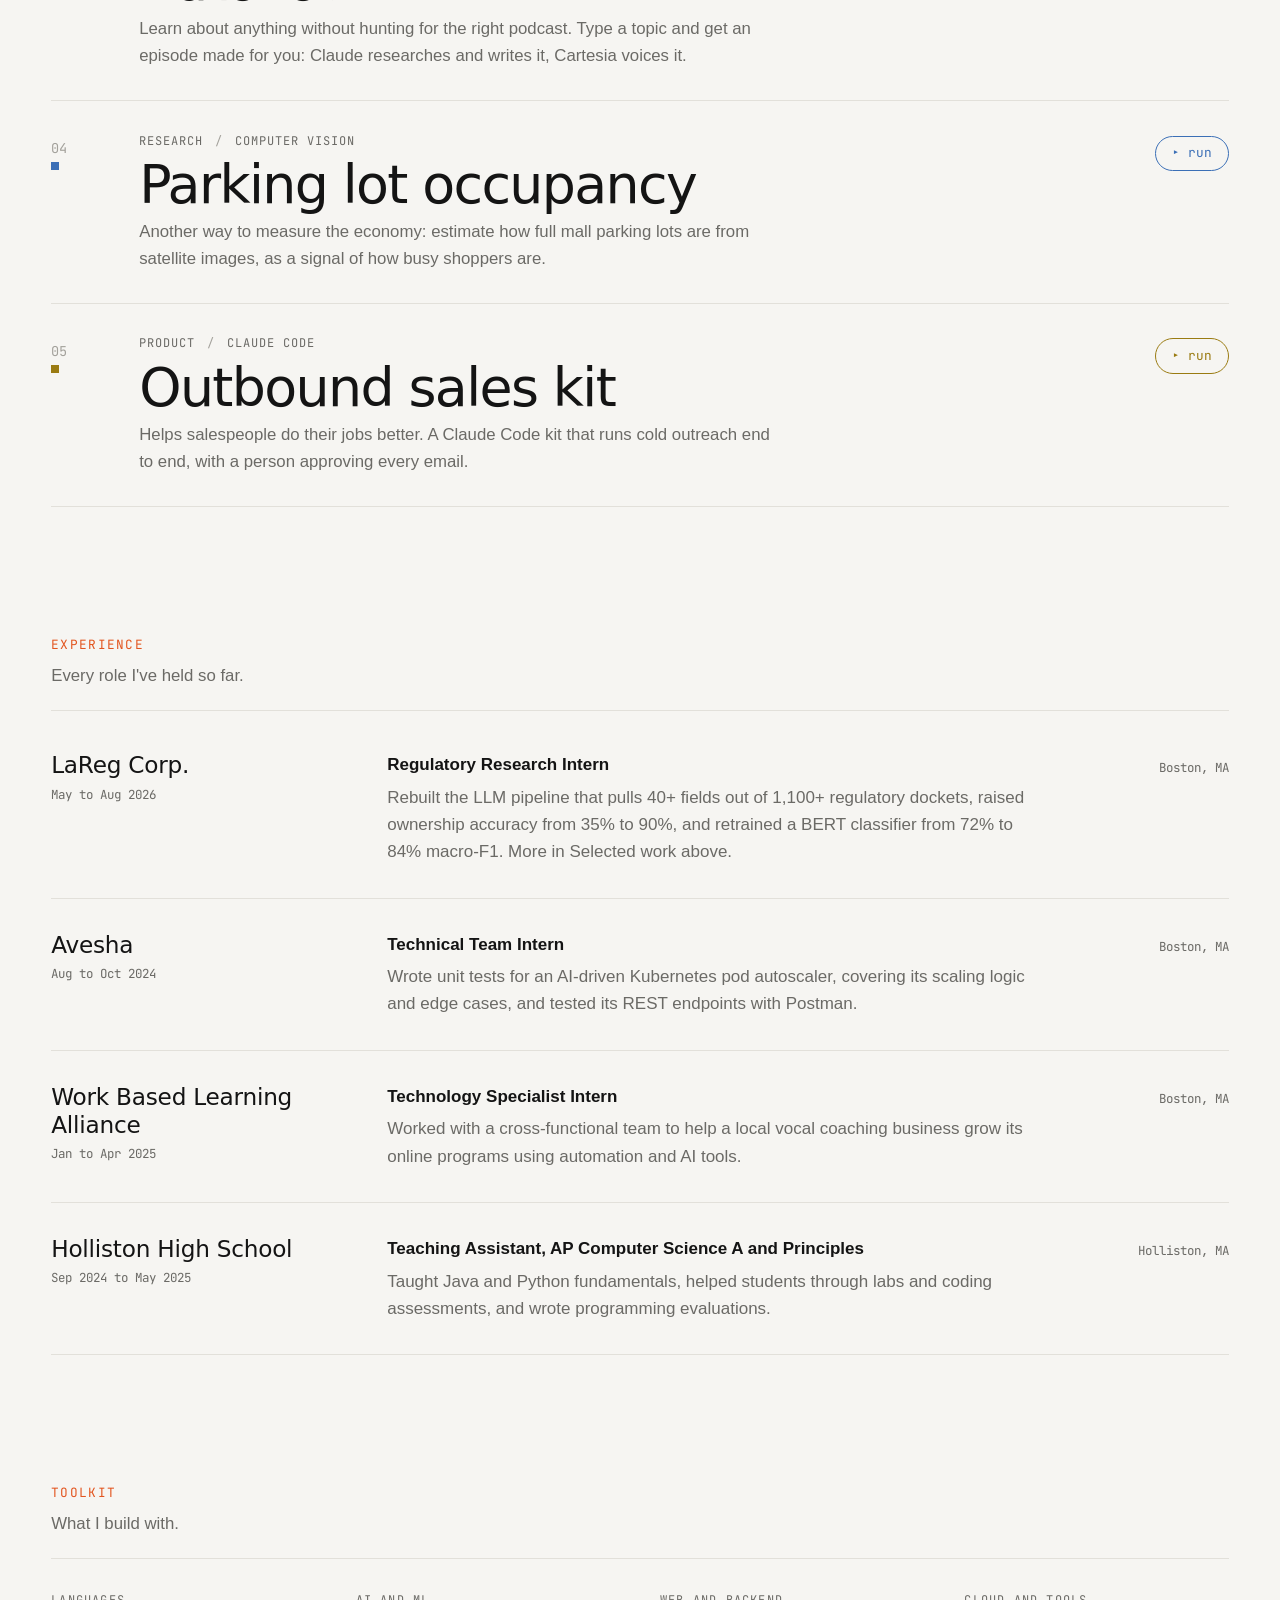
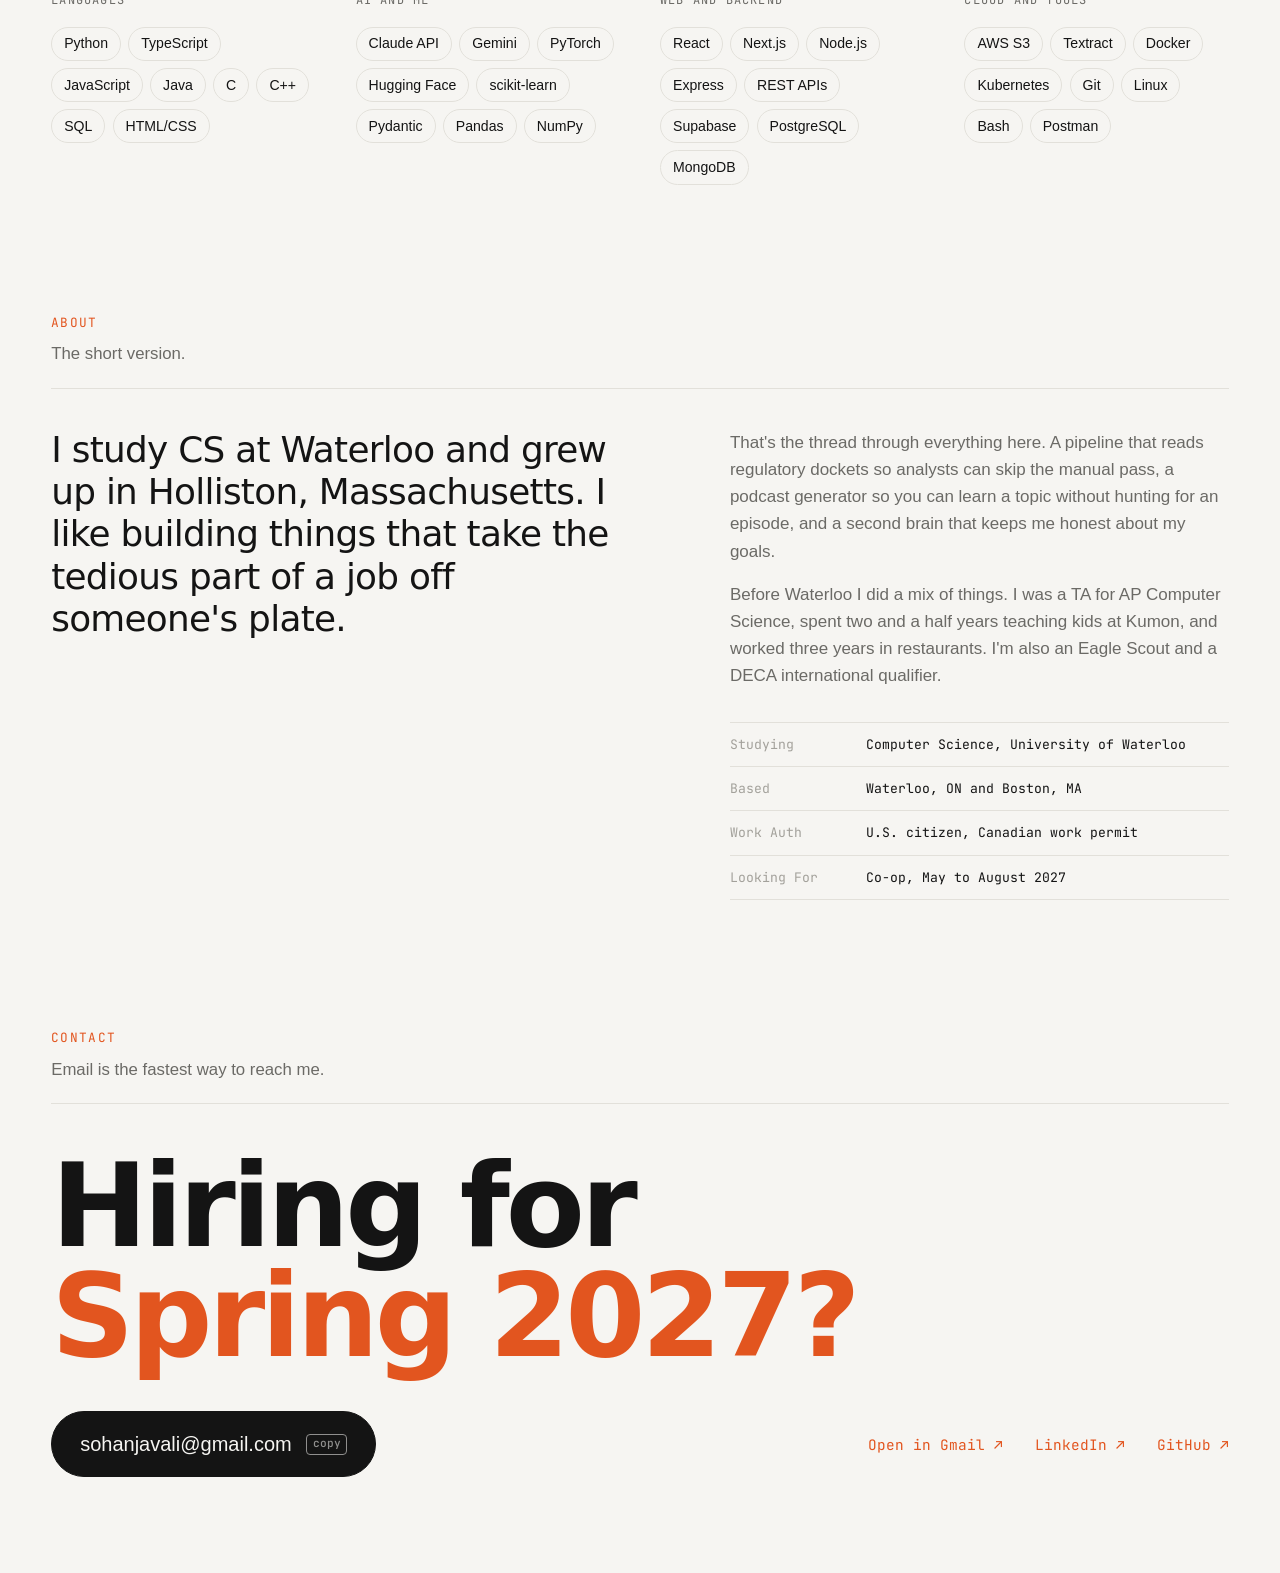
==== commit 1eb9d2dd: "Per-project colors: each project gets a muted hue in its row, log, diagram, and hero agents Co-Autho" ====
--- a/index.html
+++ b/index.html
@@ -75,7 +75,7 @@
         <p class="caption">What I've built, at my co-op and on my own. Click one to run it.</p>
       </div>
 
-      <details class="run">
+      <details class="run" data-p="lareg">
         <summary>
           <span class="idx mono">01</span>
           <span class="head">
@@ -124,7 +124,7 @@
           </aside>
         </div>
       </details>
-      <details class="run">
+      <details class="run" data-p="brain">
         <summary>
           <span class="idx mono">02</span>
           <span class="head">
@@ -175,7 +175,7 @@
           </aside>
         </div>
       </details>
-      <details class="run">
+      <details class="run" data-p="autopod">
         <summary>
           <span class="idx mono">03</span>
           <span class="head">
@@ -220,7 +220,7 @@
           </aside>
         </div>
       </details>
-      <details class="run">
+      <details class="run" data-p="parking">
         <summary>
           <span class="idx mono">04</span>
           <span class="head">
@@ -265,7 +265,7 @@
           </aside>
         </div>
       </details>
-      <details class="run">
+      <details class="run" data-p="kit">
         <summary>
           <span class="idx mono">05</span>
           <span class="head">
--- a/style.css
+++ b/style.css
@@ -10,6 +10,12 @@
   --dim: #5c5c64;
   --accent: #ff6a2b;
   --ok: #4ade80;
+  /* One muted hue per project: used in its row, run log, diagram, and its hero agents */
+  --c-lareg: #e08a5a;     /* terracotta */
+  --c-brain: #d47fa0;     /* dusty rose */
+  --c-autopod: #4fb6a5;   /* teal */
+  --c-parking: #6e9fe0;   /* steel blue */
+  --c-kit: #d2b04c;       /* ochre */
   --display: "Clash Display", "General Sans", system-ui, sans-serif;
   --sans: "General Sans", -apple-system, BlinkMacSystemFont, "Segoe UI", Roboto, sans-serif;
   --mono: "JetBrains Mono", ui-monospace, "SF Mono", Menlo, monospace;
@@ -26,6 +32,11 @@
     --dim: #a3a19b;
     --accent: #e2551f;
     --ok: #16a34a;
+    --c-lareg: #c45a24;
+    --c-brain: #b04d77;
+    --c-autopod: #1f8a7a;
+    --c-parking: #3b6fb6;
+    --c-kit: #9a7b12;
   }
 }
 
@@ -163,6 +174,14 @@
   padding: 1.9rem 0;
 }
 summary::-webkit-details-marker { display: none; }
+.run { --p: var(--accent); }
+.run[data-p="lareg"] { --p: var(--c-lareg); }
+.run[data-p="brain"] { --p: var(--c-brain); }
+.run[data-p="autopod"] { --p: var(--c-autopod); }
+.run[data-p="parking"] { --p: var(--c-parking); }
+.run[data-p="kit"] { --p: var(--c-kit); }
+.idx { position: relative; }
+.idx::after { content: ""; position: absolute; left: 0; top: 1.9rem; width: 0.5rem; height: 0.5rem; background: var(--p); }
 .idx { font-size: 0.85rem; color: var(--dim); padding-top: 0.4rem; }
 .head { display: flex; flex-direction: column; gap: 0.45rem; }
 .tag { font-size: 0.75rem; text-transform: uppercase; letter-spacing: 0.08em; color: var(--muted); }
@@ -172,17 +191,17 @@
   font-size: clamp(2.1rem, 4.2vw, 3.75rem); line-height: 1; letter-spacing: -0.03em;
   transition: color 0.2s, transform 0.3s;
 }
-summary:hover .name { color: var(--accent); transform: translateX(0.4rem); }
+summary:hover .name { color: var(--p); transform: translateX(0.4rem); }
 .one { color: var(--muted); max-width: 40rem; font-size: 1.05rem; }
 
 .go {
-  font-size: 0.8rem; color: var(--accent);
+  font-size: 0.8rem; color: var(--p);
   border: 1px solid currentColor; border-radius: 999px;
   padding: 0.4rem 1rem; margin-top: 0.25rem;
   transition: background 0.15s, color 0.15s;
 }
 .go::before { content: "▸ "; }
-summary:hover .go { background: var(--accent); color: #fff; }
+summary:hover .go { background: var(--p); border-color: var(--p); color: var(--bg); }
 .run[open] .go::before { content: "▾ "; }
 .run[open] .go { opacity: 0.55; }
 
@@ -192,12 +211,12 @@
 }
 .body { max-width: 42rem; }
 .body p + p { margin-top: 0.9rem; }
-.sub { font-size: 0.75rem; text-transform: uppercase; letter-spacing: 0.1em; color: var(--accent); font-weight: 400; margin: 2rem 0 0.6rem; }
+.sub { font-size: 0.75rem; text-transform: uppercase; letter-spacing: 0.1em; color: var(--p, var(--accent)); font-weight: 400; margin: 2rem 0 0.6rem; }
 .sub:first-child { margin-top: 0; }
 .body .aside { font-size: 0.9rem; color: var(--muted); margin-top: 1.75rem; padding-left: 0.9rem; border-left: 2px solid var(--line); }
 .tags { font-size: 0.8rem; color: var(--muted); margin-top: 2rem; line-height: 1.8; }
 .body p + p.tags { margin-top: 2rem; }
-.arrow-link { color: var(--accent); text-decoration: none; display: inline-block; margin-top: 1rem; }
+.arrow-link { color: var(--p, var(--accent)); text-decoration: none; display: inline-block; margin-top: 1rem; }
 .arrow-link::after { content: " ↗"; transition: margin 0.2s; }
 .arrow-link:hover::after { margin-left: 0.25rem; }
 
@@ -209,14 +228,14 @@
   font-size: 0.82rem; line-height: 1.9;
 }
 .log li { white-space: nowrap; overflow: hidden; text-overflow: ellipsis; }
-.log li.out { white-space: normal; color: var(--accent); }
+.log li.out { white-space: normal; color: var(--p); }
 .log b { font-weight: 600; display: inline-block; min-width: 6em; }
 .log .cmd { color: var(--dim); }
-.st { display: inline-block; width: 1.5em; color: var(--ok); }
-.st::before { content: ""; display: inline-block; width: 0.45em; height: 0.45em; background: var(--ok); vertical-align: 0.1em; }
+.st { display: inline-block; width: 1.5em; color: var(--p); }
+.st::before { content: ""; display: inline-block; width: 0.45em; height: 0.45em; background: var(--p); vertical-align: 0.1em; }
 .js .log li:not(.done) > .st::before {
   content: ""; display: inline-block; width: 0.7em; height: 0.7em;
-  border: 2px solid var(--dim); border-top-color: var(--accent); border-radius: 50%;
+  border: 2px solid var(--dim); border-top-color: var(--p); border-radius: 50%;
   vertical-align: -0.05em; animation: spin 0.7s linear infinite;
 }
 @keyframes spin { to { transform: rotate(360deg); } }
@@ -249,7 +268,7 @@
   content: ""; position: absolute; left: 1rem; top: calc(-1rem - 1px);
   width: 1px; height: 1rem; background: var(--dim);
 }
-.flow li.end { border-color: var(--accent); color: var(--accent); }
+.flow li.end { border-color: var(--p); color: var(--p); }
 .flow li.par { display: flex; gap: 0.35rem; border-style: dashed; }
 .flow li.par span { flex: 1; text-align: center; border: 1px solid var(--line); border-radius: 4px; padding: 0.1rem 0; }
 
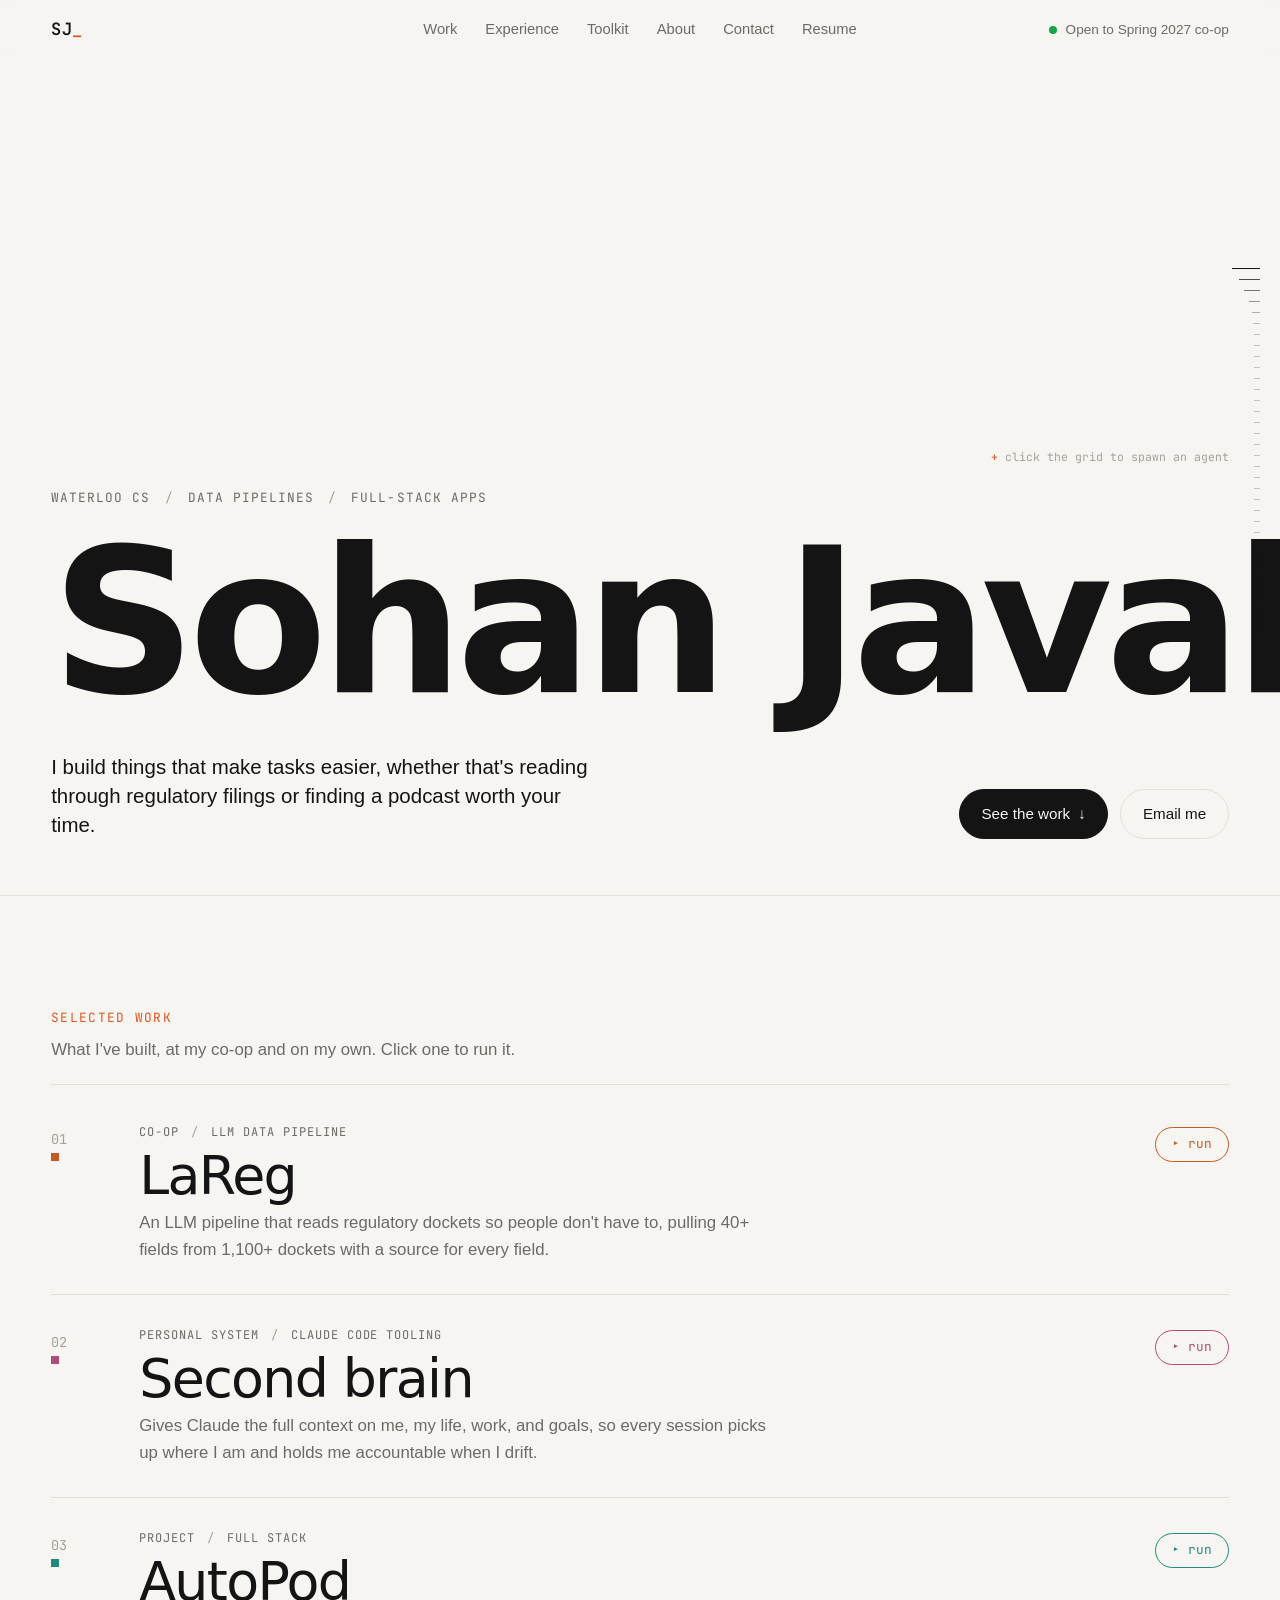
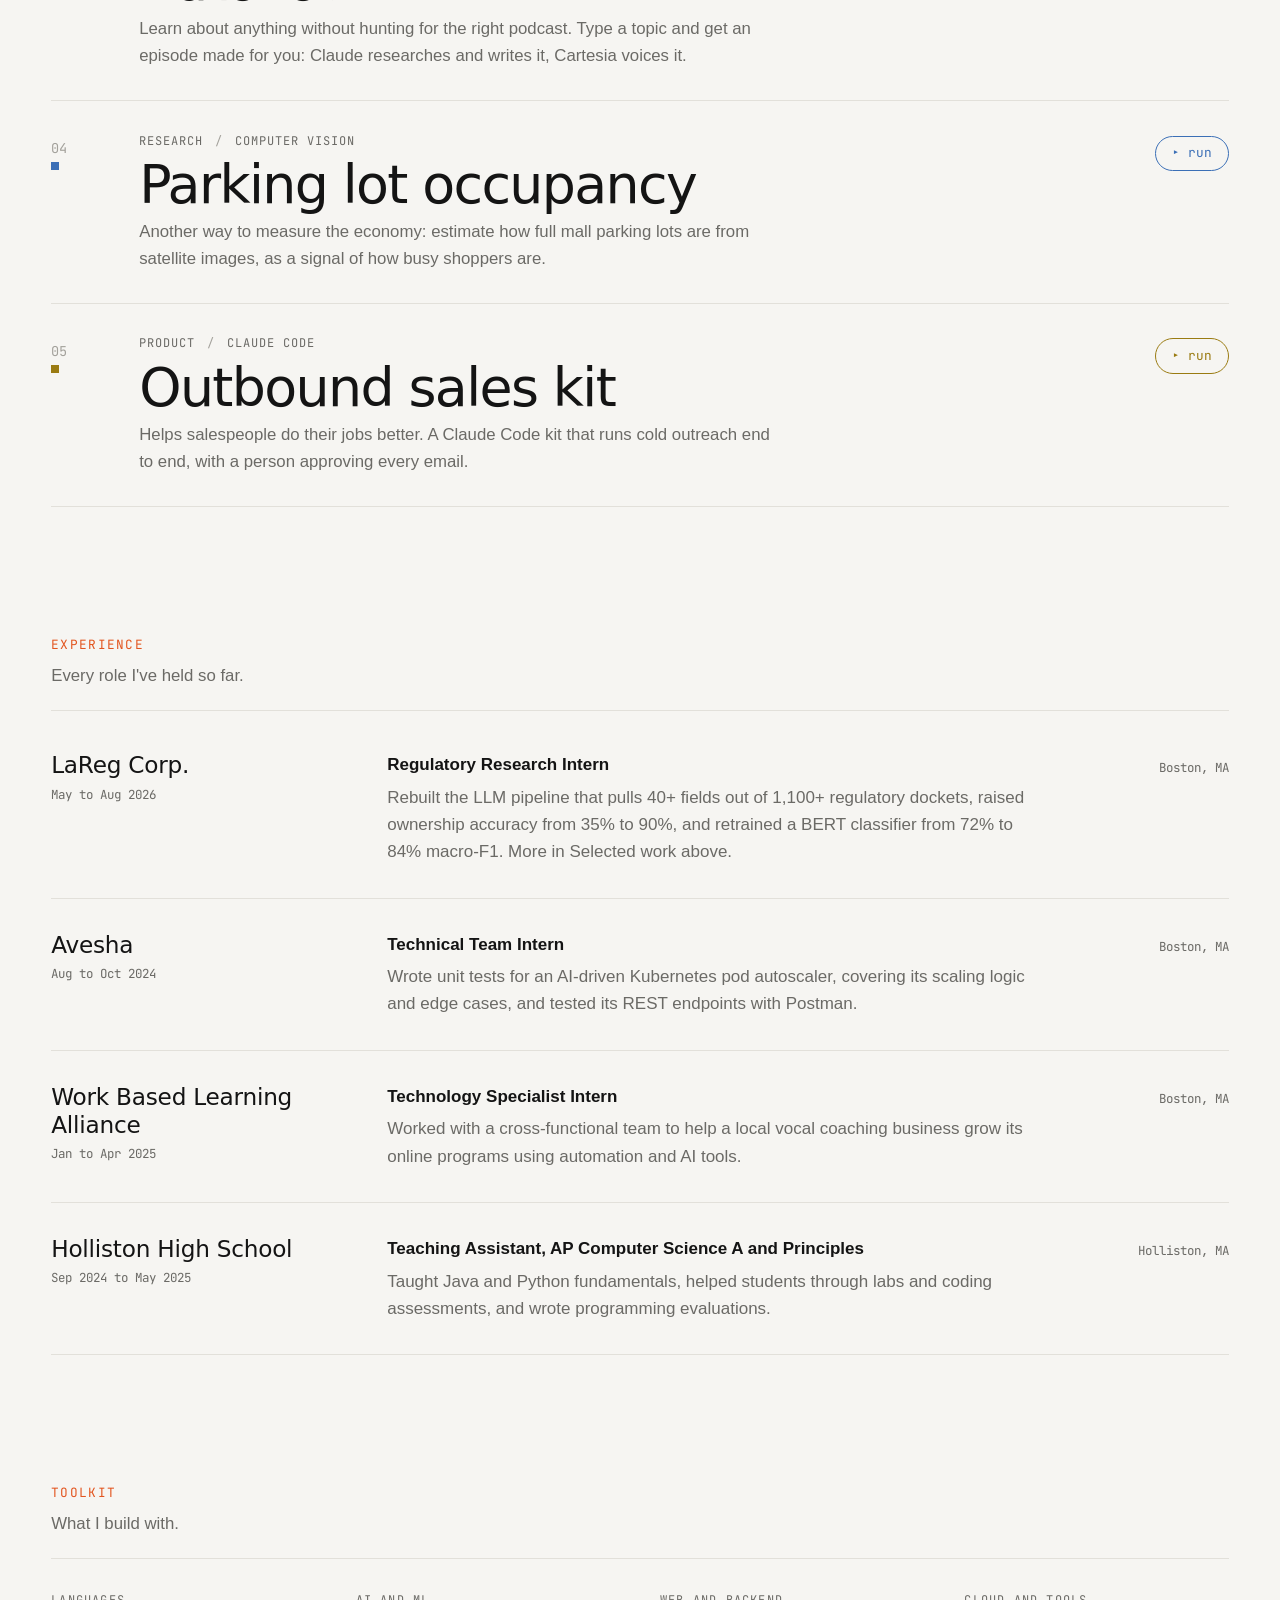
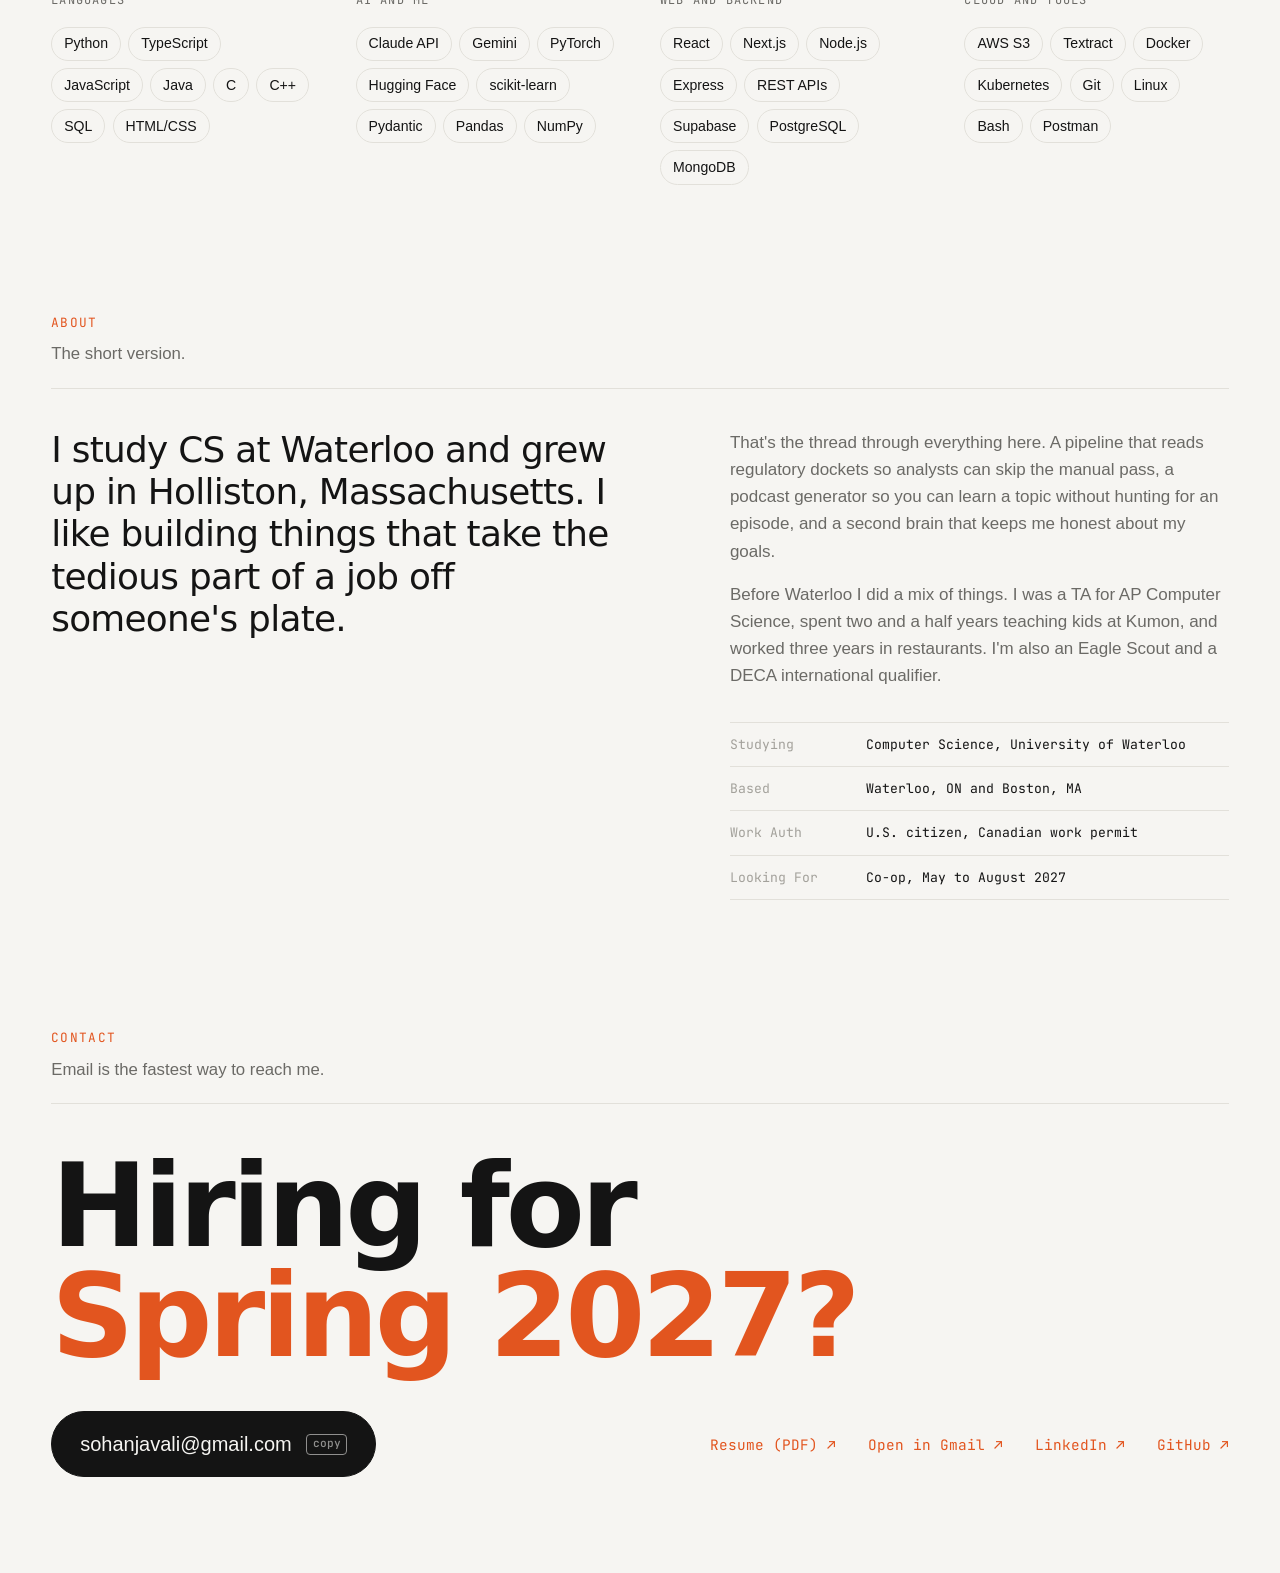
==== commit 42048d28: "Add resume PDF and Resume links; keep the PDF out of search engines Co-Authored-By: Claude Opus 5.5 " ====
--- a/index.html
+++ b/index.html
@@ -41,6 +41,7 @@
       <a href="#toolkit">Toolkit</a>
       <a href="#about">About</a>
       <a href="#contact">Contact</a>
+      <a href="sohan-javali-resume.pdf" target="_blank" rel="noopener">Resume</a>
     </nav>
     <p class="status"><span class="dot" aria-hidden="true"></span>Open to Spring 2027 co-op</p>
   </header>
@@ -386,6 +387,7 @@
       <div class="contact-row">
         <a class="btn big" href="mailto:sohanjavali@gmail.com" data-email>sohanjavali@gmail.com <span class="copy-ico mono" aria-hidden="true">copy</span></a>
         <div class="contact-links mono">
+          <a class="arrow-link" href="sohan-javali-resume.pdf" target="_blank" rel="noopener">Resume (PDF)</a>
           <a class="arrow-link" href="https://mail.google.com/mail/?view=cm&amp;fs=1&amp;to=sohanjavali@gmail.com">Open in Gmail</a>
           <a class="arrow-link" href="https://www.linkedin.com/in/sohan-javali">LinkedIn</a>
           <a class="arrow-link" href="https://github.com/sohanjavali">GitHub</a>
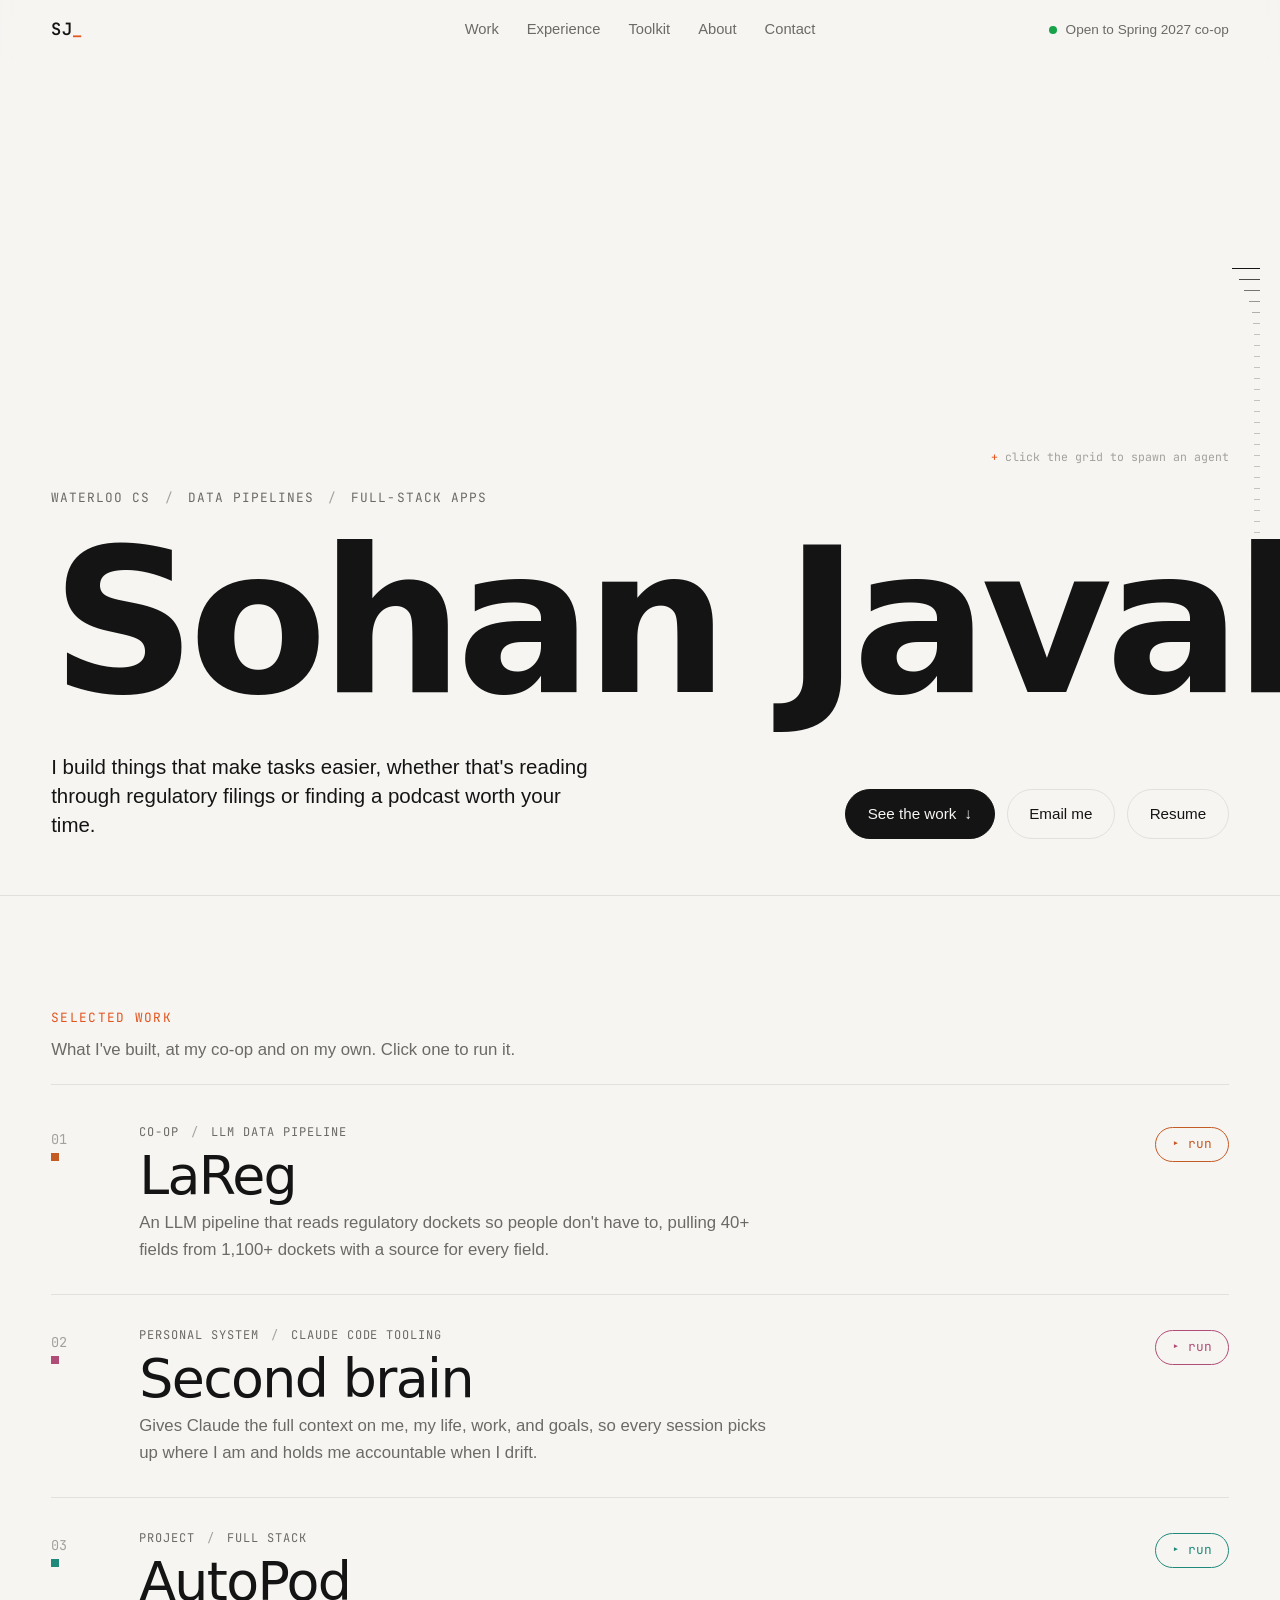
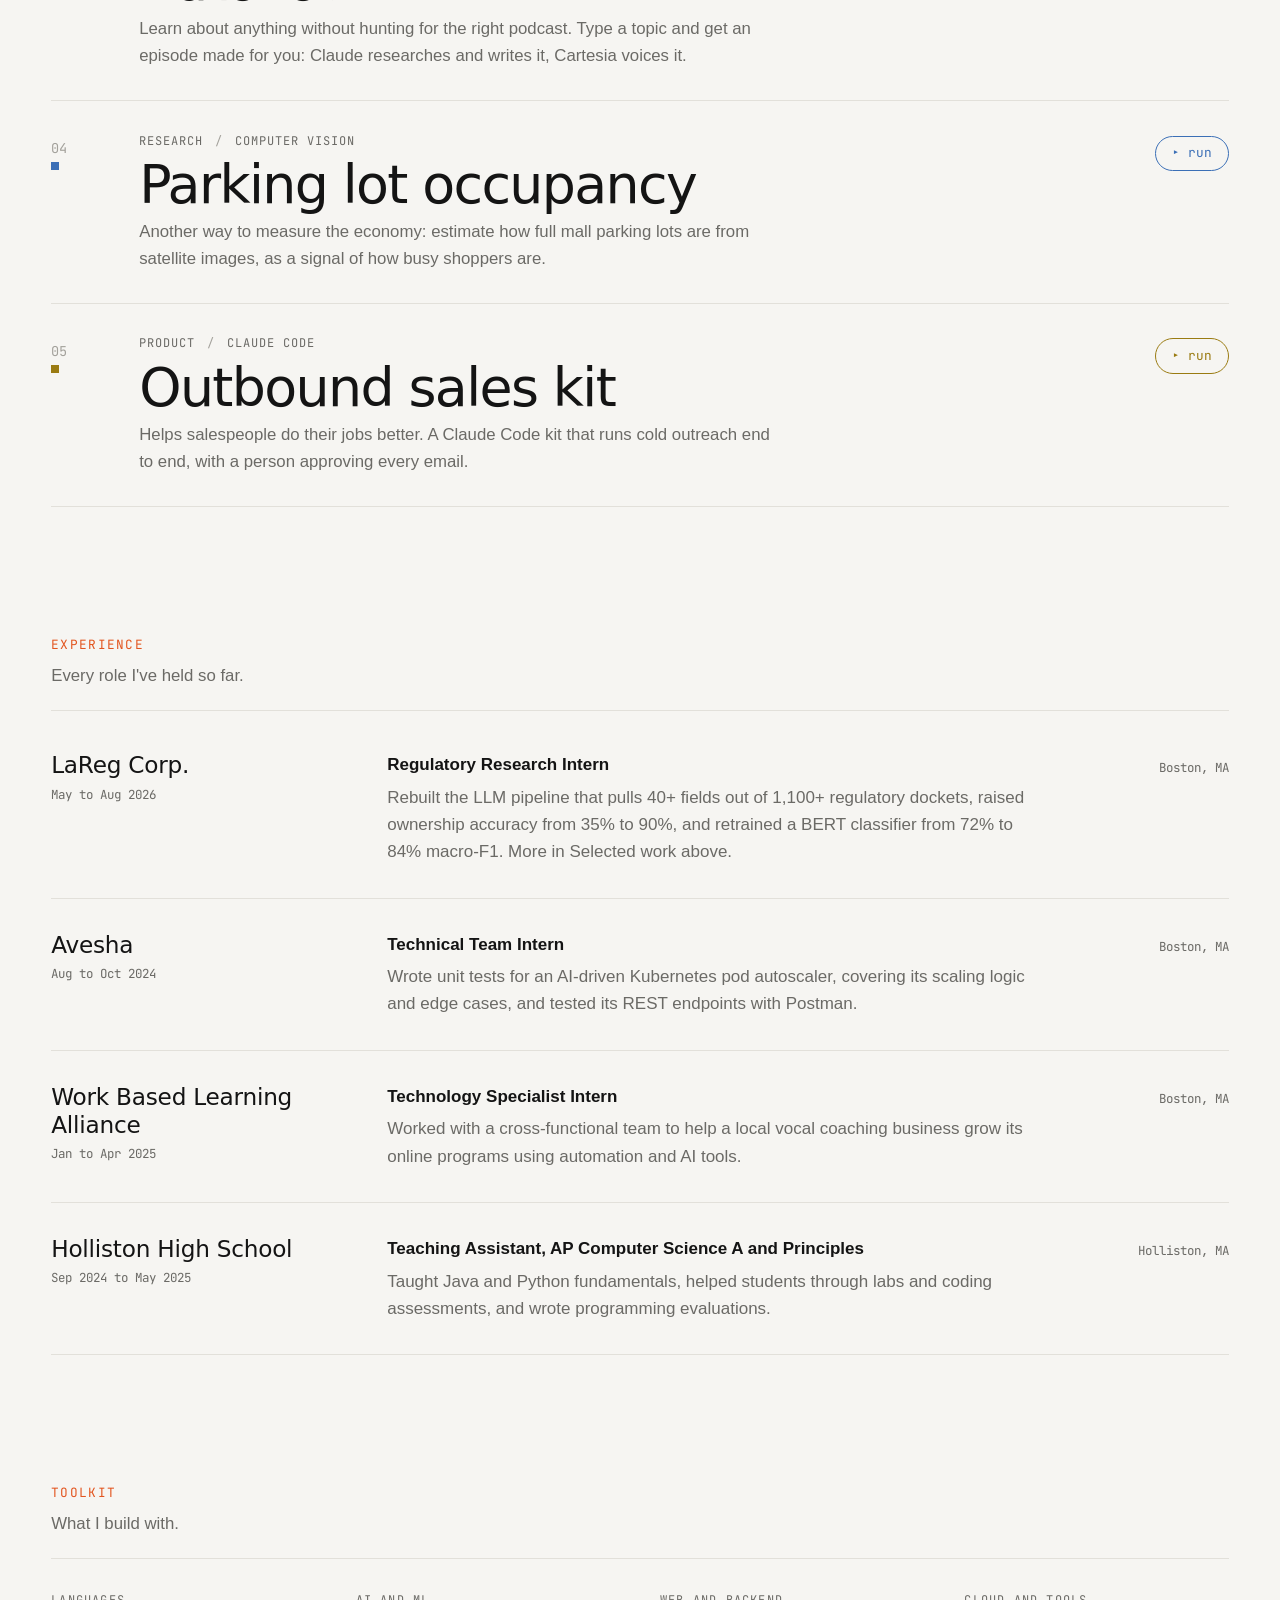
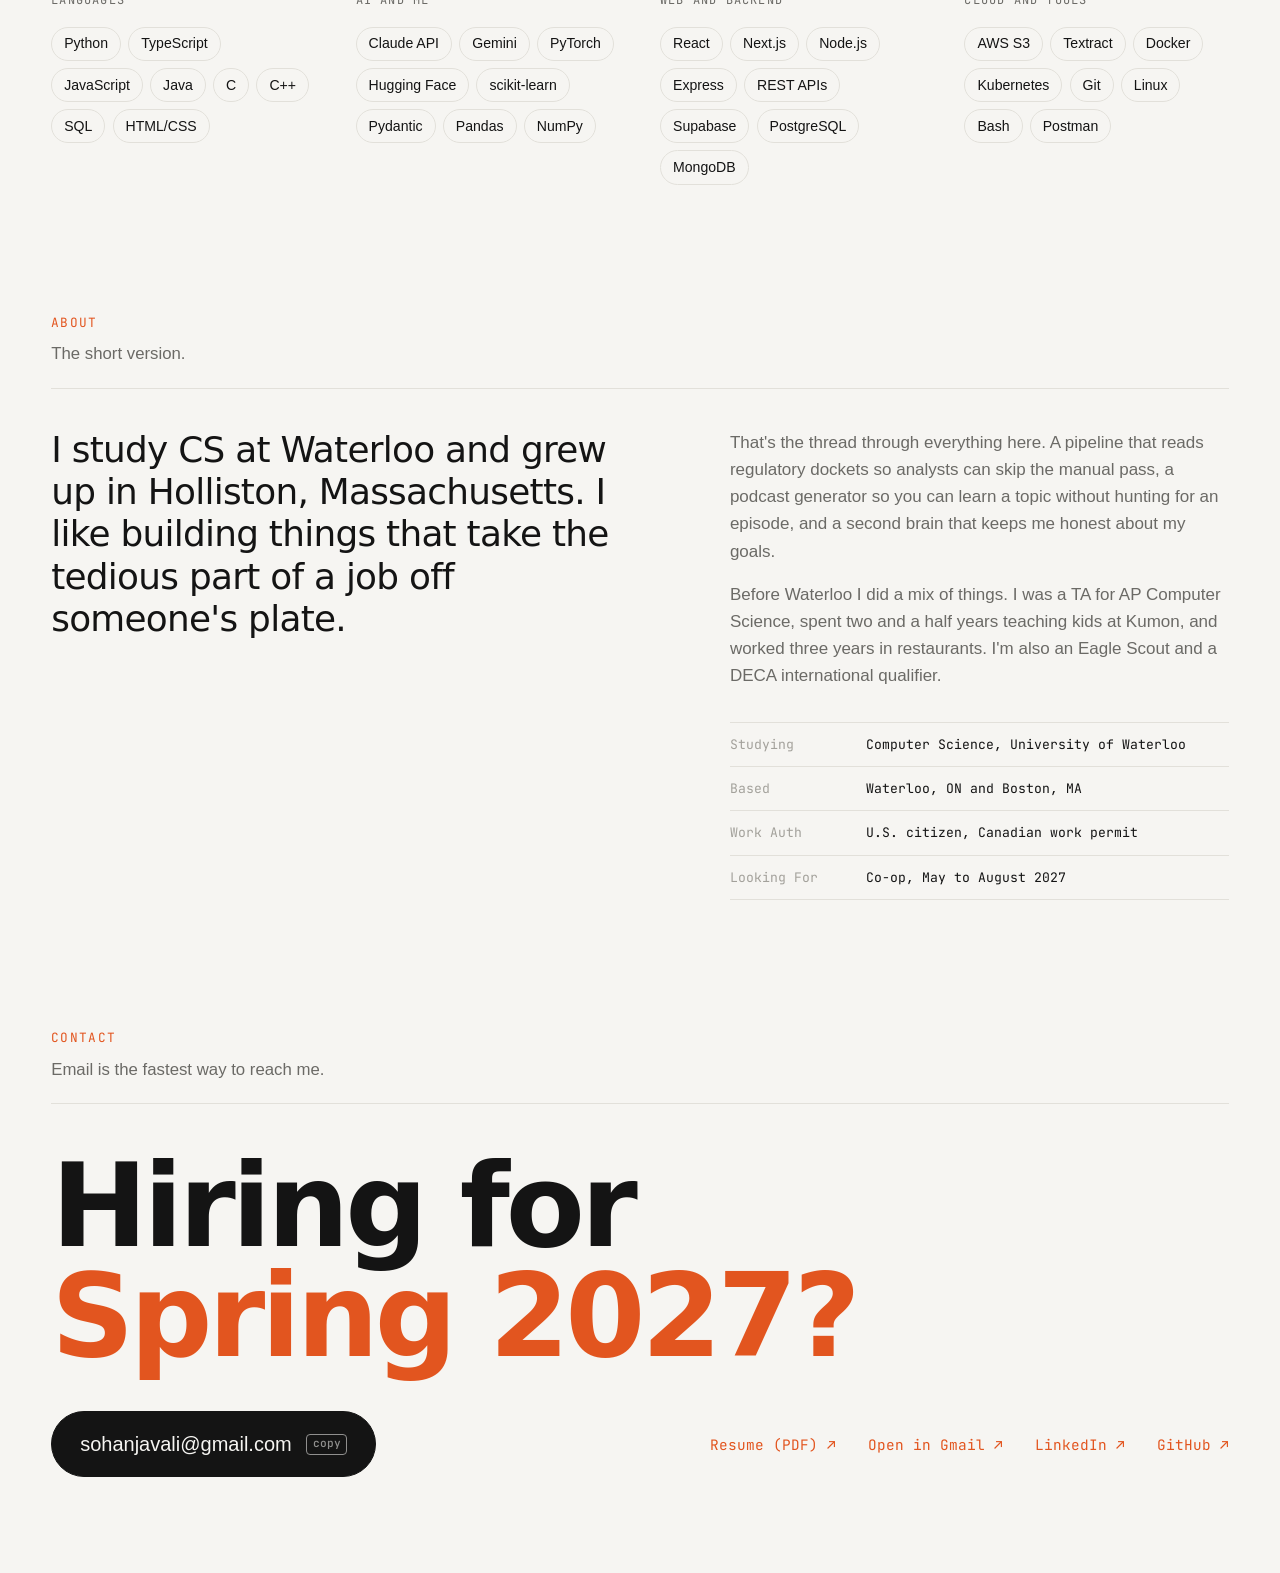
==== commit 2042d4a5: "Move Resume from the nav to the hero buttons Co-Authored-By: Claude Opus 5.5 <noreply@anthropic.com>" ====
--- a/index.html
+++ b/index.html
@@ -41,7 +41,6 @@
       <a href="#toolkit">Toolkit</a>
       <a href="#about">About</a>
       <a href="#contact">Contact</a>
-      <a href="sohan-javali-resume.pdf" target="_blank" rel="noopener">Resume</a>
     </nav>
     <p class="status"><span class="dot" aria-hidden="true"></span>Open to Spring 2027 co-op</p>
   </header>
@@ -63,6 +62,7 @@
           <div class="cta">
             <a class="btn" href="#work">See the work <span aria-hidden="true">↓</span></a>
             <a class="btn ghost" href="mailto:sohanjavali@gmail.com" data-email>Email me</a>
+            <a class="btn ghost" href="sohan-javali-resume.pdf" target="_blank" rel="noopener">Resume</a>
           </div>
         </div>
         <p class="spawn-hint mono" aria-hidden="true">click the grid to spawn an agent</p>
